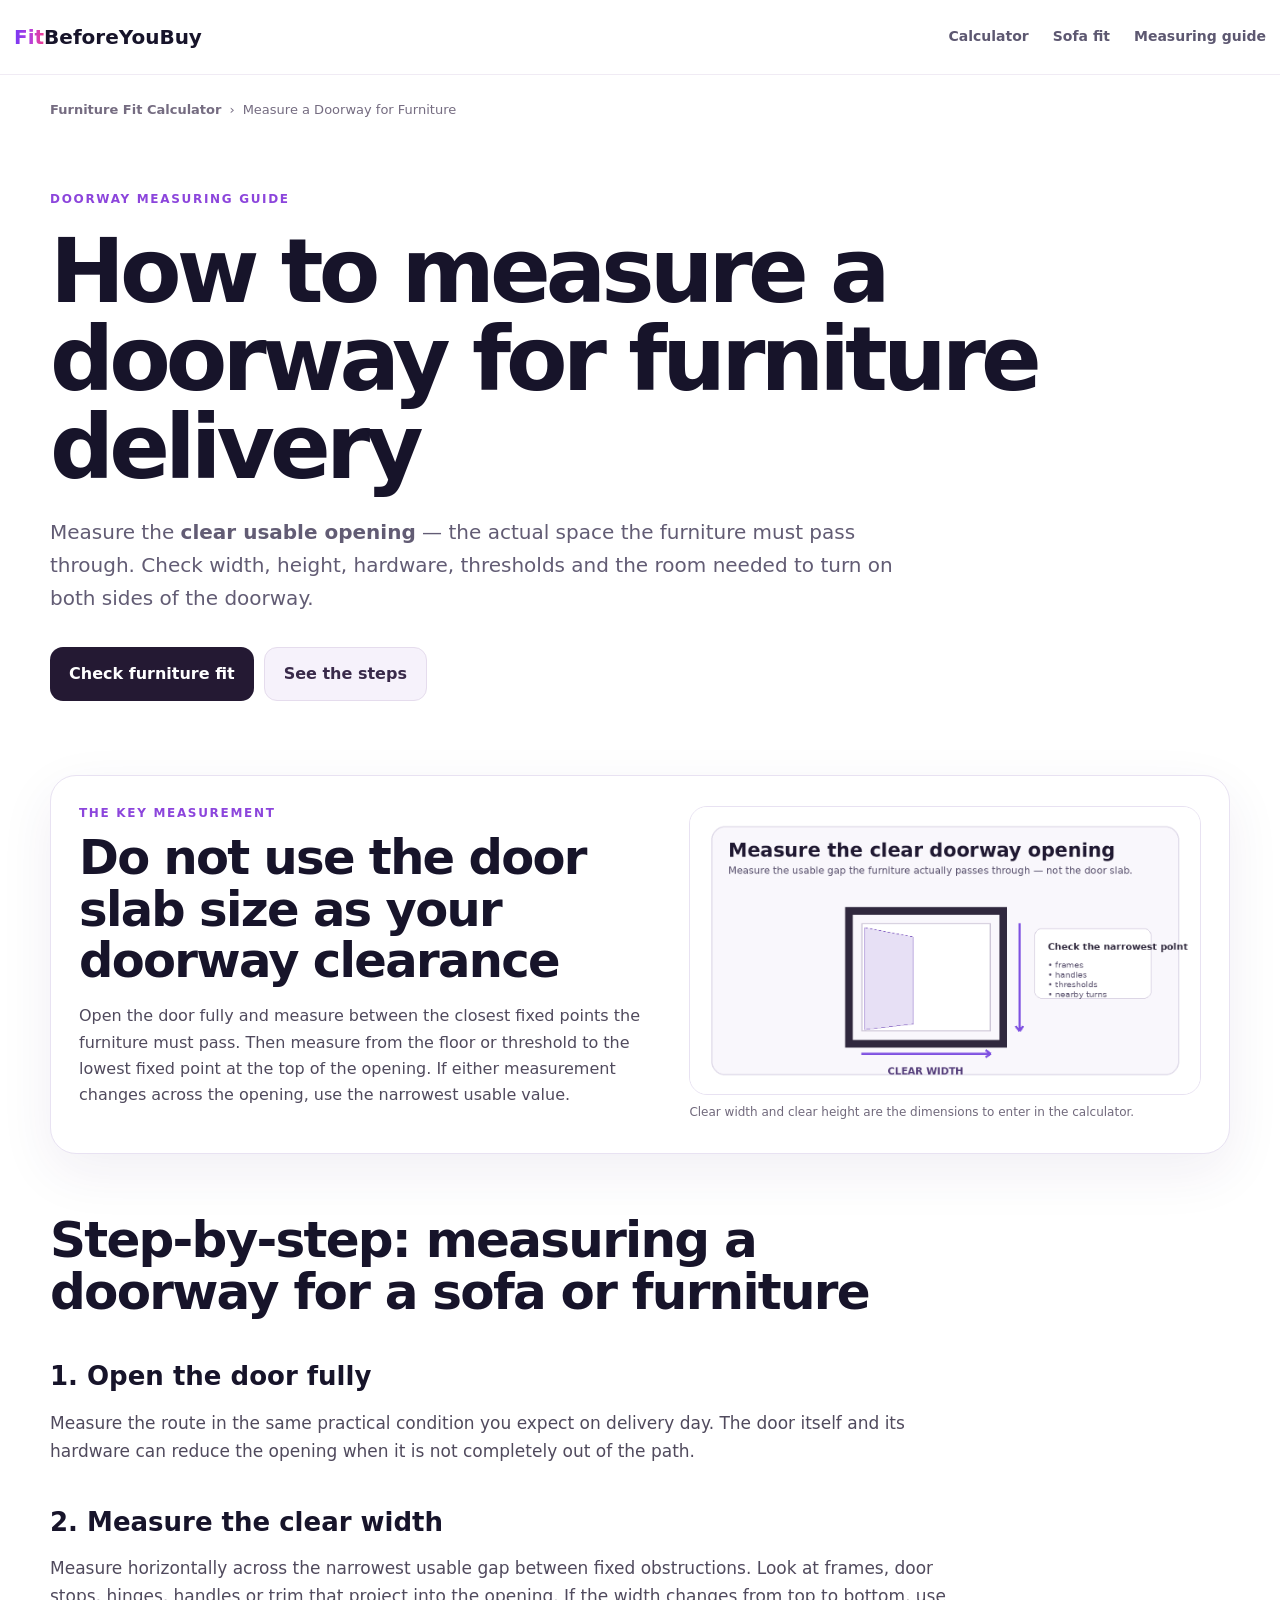
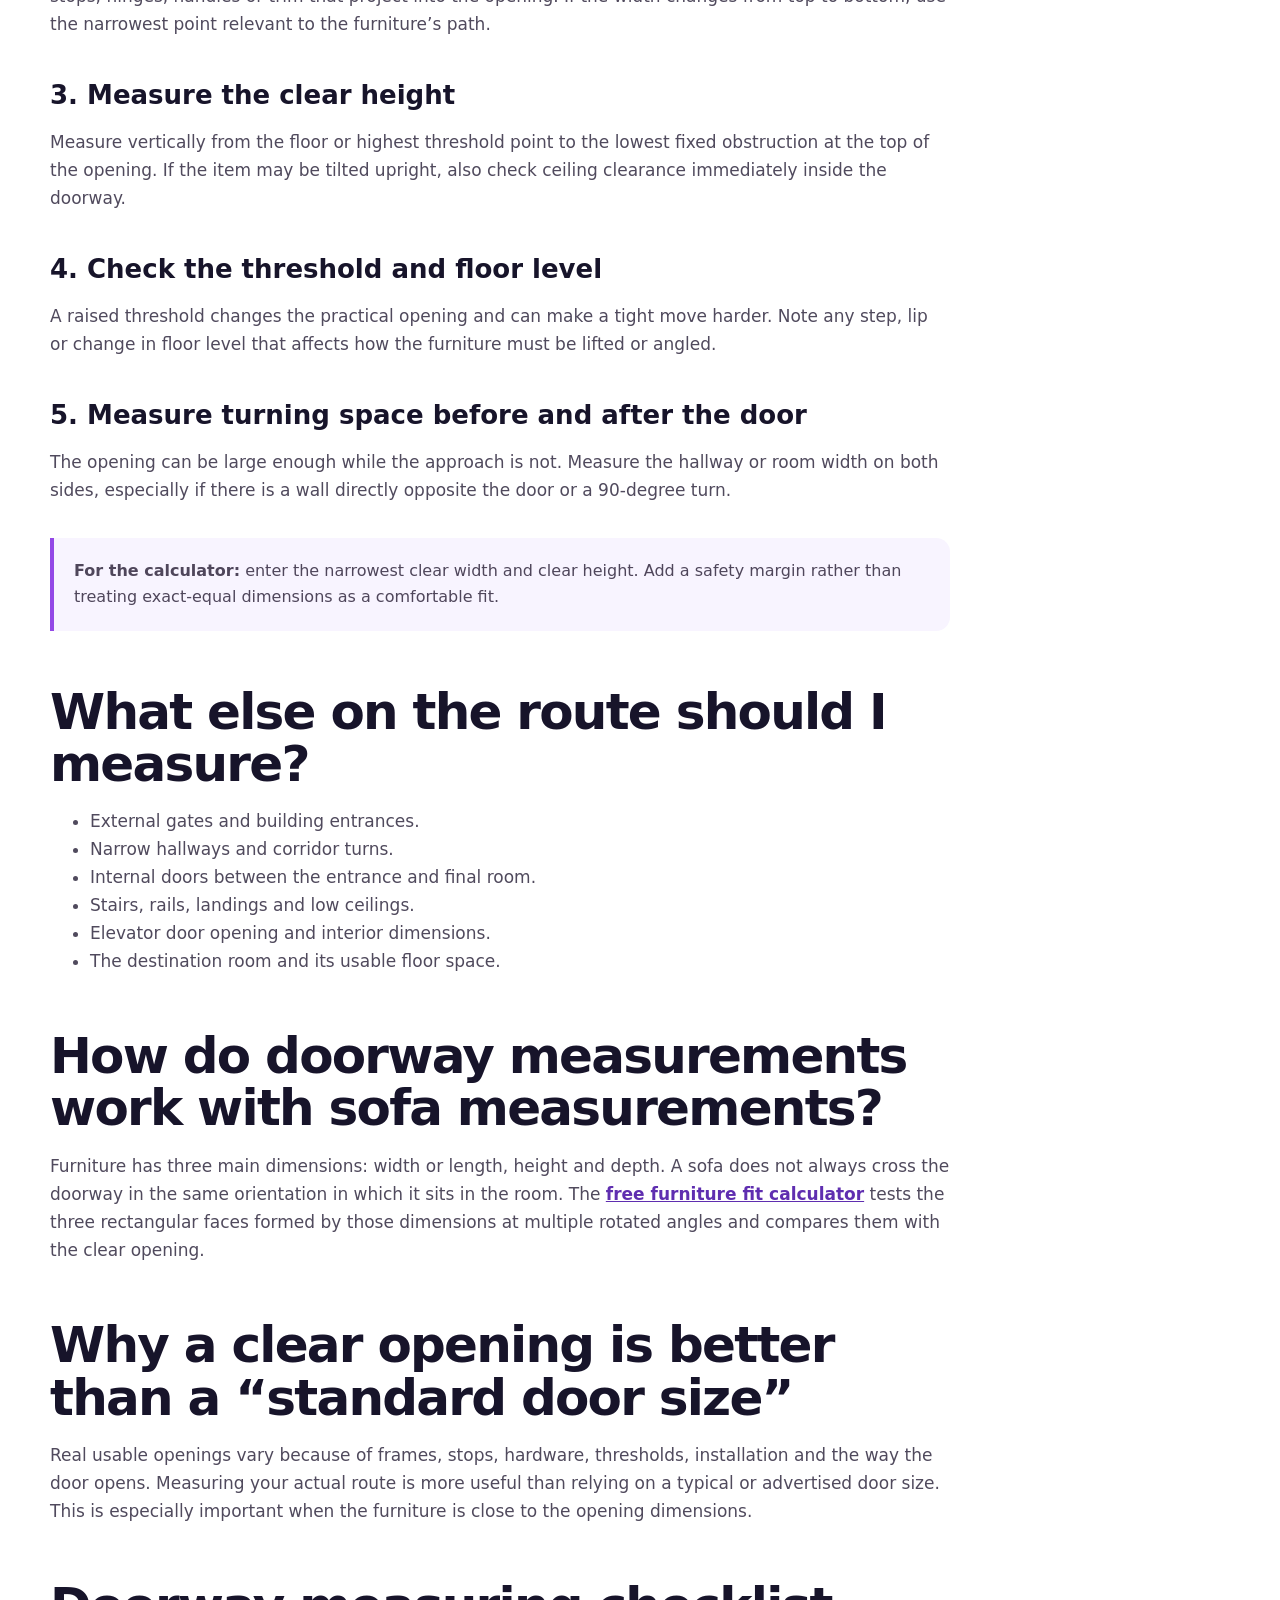
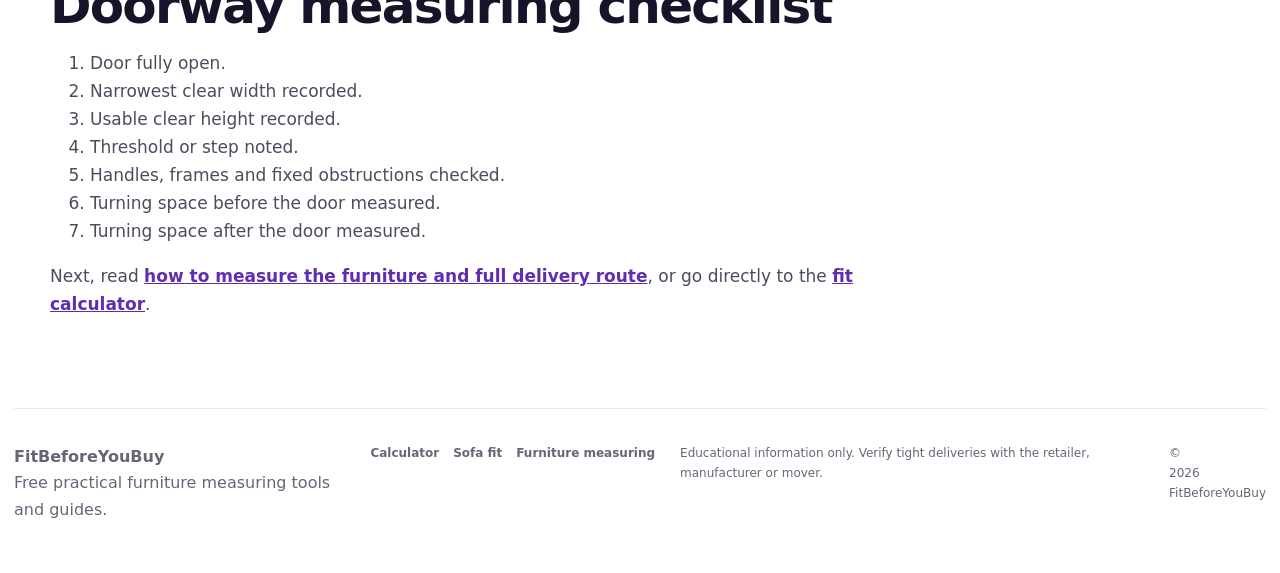
==== measure-doorway-for-furniture/index.html @ 0b3e7455 "Add files via upload" ====
<!doctype html>
<html lang="en">
<head>
  <meta charset="utf-8"><meta name="viewport" content="width=device-width,initial-scale=1">
  <title>How to Measure a Doorway for Furniture Delivery</title>
  <meta name="description" content="Learn how to measure a doorway for furniture delivery: clear width, clear height, frames, handles, thresholds and turning space. Then check your furniture free.">
  <meta name="robots" content="index,follow,max-image-preview:large,max-snippet:-1,max-video-preview:-1">
  <link rel="canonical" href="https://kavindanipun.github.io/furniture-fit/measure-doorway-for-furniture/">
  <link rel="icon" href="../images/favicon.png" type="image/png" sizes="96x96"><link rel="apple-touch-icon" href="../images/apple-touch-icon.png"><meta name="theme-color" content="#ffffff">
  <meta property="og:title" content="How to Measure a Doorway for Furniture Delivery"><meta property="og:description" content="Measure the clear opening correctly before moving a sofa or other furniture."><meta property="og:type" content="article"><meta property="og:url" content="https://kavindanipun.github.io/furniture-fit/measure-doorway-for-furniture/"><meta property="og:site_name" content="FitBeforeYouBuy"><meta property="og:image" content="https://kavindanipun.github.io/furniture-fit/images/measure-clear-doorway-opening.png"><meta property="og:image:width" content="1200"><meta property="og:image:height" content="675">
  <meta name="twitter:card" content="summary_large_image"><meta name="twitter:title" content="How to Measure a Doorway for Furniture Delivery"><meta name="twitter:description" content="Measure clear doorway width and height for a furniture fit check."><meta name="twitter:image" content="https://kavindanipun.github.io/furniture-fit/images/measure-clear-doorway-opening.png">
  <link rel="stylesheet" href="../style.css">
  <script type="application/ld+json">{"@context":"https://schema.org","@graph":[{"@type":"WebPage","url":"https://kavindanipun.github.io/furniture-fit/measure-doorway-for-furniture/","name":"How to Measure a Doorway for Furniture Delivery","description":"A step-by-step guide to measuring a doorway's clear opening for furniture delivery.","primaryImageOfPage":"https://kavindanipun.github.io/furniture-fit/images/measure-clear-doorway-opening.png","dateModified":"2026-09-01","inLanguage":"en"},{"@type":"BreadcrumbList","itemListElement":[{"@type":"ListItem","position":1,"name":"Furniture Fit Calculator","item":"https://kavindanipun.github.io/furniture-fit/"},{"@type":"ListItem","position":2,"name":"Measure a Doorway for Furniture","item":"https://kavindanipun.github.io/furniture-fit/measure-doorway-for-furniture/"}]}]}</script>
</head>
<body>
<a class="skip" href="#main">Skip to content</a>
<header class="site-header"><div class="nav"><a class="brand" href="../"><span>Fit</span>BeforeYouBuy</a><nav aria-label="Main navigation"><a href="../#calculator">Calculator</a><a href="../sofa-fit-through-door/">Sofa fit</a><a href="../measure-furniture-for-delivery/">Measuring guide</a></nav></div></header>
<main id="main" class="guide-page">
  <nav class="breadcrumbs" aria-label="Breadcrumb"><a href="../">Furniture Fit Calculator</a><span>›</span><span>Measure a Doorway for Furniture</span></nav>
  <section class="guide-hero"><div class="eyebrow">DOORWAY MEASURING GUIDE</div><h1>How to measure a doorway for furniture delivery</h1><p class="lead">Measure the <strong>clear usable opening</strong> — the actual space the furniture must pass through. Check width, height, hardware, thresholds and the room needed to turn on both sides of the doorway.</p><div class="guide-actions"><a class="primary-link" href="../#calculator">Check furniture fit</a><a class="secondary-link" href="#steps">See the steps</a></div></section>

  <section class="answer-card compact">
    <div><div class="eyebrow">THE KEY MEASUREMENT</div><h2>Do not use the door slab size as your doorway clearance</h2><p>Open the door fully and measure between the closest fixed points the furniture must pass. Then measure from the floor or threshold to the lowest fixed point at the top of the opening. If either measurement changes across the opening, use the narrowest usable value.</p></div>
    <figure><img src="../images/measure-clear-doorway-opening.png" width="1200" height="675" alt="Diagram showing clear doorway width and height for moving furniture" decoding="async"><figcaption>Clear width and clear height are the dimensions to enter in the calculator.</figcaption></figure>
  </section>

  <article class="longform" id="steps">
    <h2>Step-by-step: measuring a doorway for a sofa or furniture</h2>
    <h3>1. Open the door fully</h3><p>Measure the route in the same practical condition you expect on delivery day. The door itself and its hardware can reduce the opening when it is not completely out of the path.</p>
    <h3>2. Measure the clear width</h3><p>Measure horizontally across the narrowest usable gap between fixed obstructions. Look at frames, door stops, hinges, handles or trim that project into the opening. If the width changes from top to bottom, use the narrowest point relevant to the furniture’s path.</p>
    <h3>3. Measure the clear height</h3><p>Measure vertically from the floor or highest threshold point to the lowest fixed obstruction at the top of the opening. If the item may be tilted upright, also check ceiling clearance immediately inside the doorway.</p>
    <h3>4. Check the threshold and floor level</h3><p>A raised threshold changes the practical opening and can make a tight move harder. Note any step, lip or change in floor level that affects how the furniture must be lifted or angled.</p>
    <h3>5. Measure turning space before and after the door</h3><p>The opening can be large enough while the approach is not. Measure the hallway or room width on both sides, especially if there is a wall directly opposite the door or a 90-degree turn.</p>

    <div class="callout"><strong>For the calculator:</strong> enter the narrowest clear width and clear height. Add a safety margin rather than treating exact-equal dimensions as a comfortable fit.</div>

    <h2>What else on the route should I measure?</h2>
    <ul>
      <li>External gates and building entrances.</li>
      <li>Narrow hallways and corridor turns.</li>
      <li>Internal doors between the entrance and final room.</li>
      <li>Stairs, rails, landings and low ceilings.</li>
      <li>Elevator door opening and interior dimensions.</li>
      <li>The destination room and its usable floor space.</li>
    </ul>

    <h2>How do doorway measurements work with sofa measurements?</h2>
    <p>Furniture has three main dimensions: width or length, height and depth. A sofa does not always cross the doorway in the same orientation in which it sits in the room. The <a href="../#calculator">free furniture fit calculator</a> tests the three rectangular faces formed by those dimensions at multiple rotated angles and compares them with the clear opening.</p>

    <h2>Why a clear opening is better than a “standard door size”</h2>
    <p>Real usable openings vary because of frames, stops, hardware, thresholds, installation and the way the door opens. Measuring your actual route is more useful than relying on a typical or advertised door size. This is especially important when the furniture is close to the opening dimensions.</p>

    <h2>Doorway measuring checklist</h2>
    <ol>
      <li>Door fully open.</li>
      <li>Narrowest clear width recorded.</li>
      <li>Usable clear height recorded.</li>
      <li>Threshold or step noted.</li>
      <li>Handles, frames and fixed obstructions checked.</li>
      <li>Turning space before the door measured.</li>
      <li>Turning space after the door measured.</li>
    </ol>
    <p>Next, read <a href="../measure-furniture-for-delivery/">how to measure the furniture and full delivery route</a>, or go directly to the <a href="../#calculator">fit calculator</a>.</p>
  </article>
</main>
<footer><div><strong>FitBeforeYouBuy</strong><span>Free practical furniture measuring tools and guides.</span></div><div class="footer-links"><a href="../">Calculator</a><a href="../sofa-fit-through-door/">Sofa fit</a><a href="../measure-furniture-for-delivery/">Furniture measuring</a></div><p>Educational information only. Verify tight deliveries with the retailer, manufacturer or mover.</p><small>© <span id="year">2026</span> FitBeforeYouBuy</small></footer>
<script src="../app.js" defer></script>
</body>
</html>
---- style.css ----
*{box-sizing:border-box}
html{scroll-behavior:smooth}
body{margin:0;font-family:Inter,ui-sans-serif,system-ui,-apple-system,BlinkMacSystemFont,"Segoe UI",sans-serif;color:#17142a;background:#fff;line-height:1.65}
a{color:inherit}
img{max-width:100%;height:auto;display:block}
.skip{position:absolute;left:-9999px;top:auto}.skip:focus{left:12px;top:12px;background:#fff;padding:10px 14px;z-index:100;border:2px solid #7437f4;border-radius:10px}
.site-header{border-bottom:1px solid #f0ebf4;background:rgba(255,255,255,.96)}
.nav,main,footer{width:min(1420px,calc(100% - 28px));margin:auto}
.nav{min-height:74px;display:flex;align-items:center;justify-content:space-between;gap:24px}
.brand{text-decoration:none;font-size:20px;font-weight:850;white-space:nowrap}.brand span,.hero h1 span{background:linear-gradient(90deg,#7437f4,#b13fe1,#f03c91);-webkit-background-clip:text;background-clip:text;color:transparent}
.nav nav{display:flex;gap:24px;align-items:center;flex-wrap:wrap}.nav nav a{text-decoration:none;color:#5d5871;font-weight:700;font-size:14px}.nav nav a:hover,.nav nav a[aria-current="page"]{color:#241933}
.hero{padding:86px 24px 66px;text-align:center;border-radius:0 0 32px 32px;background:radial-gradient(circle at 18% 25%,#f1eaff 0,transparent 29%),radial-gradient(circle at 82% 30%,#ffe9f5 0,transparent 30%),linear-gradient(#fff,#fcfaff)}
.eyebrow{font-size:12px;letter-spacing:.14em;font-weight:850;color:#8c45dc}
.hero h1,.guide-hero h1{font-size:clamp(48px,7vw,92px);line-height:.98;letter-spacing:-.055em;max-width:980px;margin:18px auto}.lead{font-size:20px;max-width:850px;margin:24px auto;color:#625c74}
.chips{display:flex;justify-content:center;gap:10px;flex-wrap:wrap}.chips span{background:#fff;border:1px solid #ebe5f5;border-radius:999px;padding:8px 13px;font-size:13px;font-weight:700;box-shadow:0 8px 30px #5d2ca50d}
.hero-action,.primary-link,.secondary-link{display:inline-flex;align-items:center;justify-content:center;text-decoration:none;border-radius:13px;font-weight:850;padding:13px 19px}.hero-action,.primary-link{margin-top:22px;background:#241933;color:#fff}.secondary-link{margin-top:22px;background:#f6f2fb;color:#392a4a;border:1px solid #e5dced}
.answer-card{display:grid;grid-template-columns:minmax(0,1fr) minmax(340px,.9fr);gap:42px;align-items:center;margin:30px auto 22px;padding:28px;border:1px solid #e8e2f2;border-radius:26px;background:#fff;box-shadow:0 18px 55px rgba(62,32,104,.07)}
.answer-card.compact{margin-top:30px}.answer-card h2,.section-heading h2,.method h2{font-size:clamp(30px,4vw,48px);line-height:1.08;letter-spacing:-.035em;margin:8px 0 12px}.answer-card p{color:#504a5d}.answer-card figure{margin:0}.answer-card img{border-radius:18px;border:1px solid #e8e2f2}.answer-card figcaption{font-size:12px;color:#71697c;margin-top:8px}.micro-note{font-size:14px;color:#71697c!important}
.calc-wrap{margin-top:24px;border:1px solid #e8e2f2;border-radius:28px;padding:32px;box-shadow:0 24px 70px rgba(62,32,104,.10);background:#fff}.calc-head{display:flex;justify-content:space-between;gap:40px;align-items:end}.calc-head h2,.article h2,.faq h2,.longform h2{font-size:clamp(30px,4vw,50px);line-height:1.05;letter-spacing:-.035em;margin:8px 0}.calc-head p{max-width:540px;color:#6b6579}.unitbar{display:flex;gap:8px;margin:28px 0 14px;flex-wrap:wrap}.unit{border:1px solid #ded6eb;background:#faf8fd;border-radius:12px;padding:10px 14px;font-weight:750;cursor:pointer;color:#342c40}.unit.active{background:#201932;color:#fff;border-color:#201932}.preset-wrap{display:flex;align-items:center;gap:8px;flex-wrap:wrap;margin-bottom:20px}.preset-label{font-size:13px;font-weight:800;color:#6b6579}.preset{border:1px solid #e2dbea;background:#fff;border-radius:999px;padding:8px 11px;font-size:12px;font-weight:750;cursor:pointer;color:#5a5267}.preset:hover{border-color:#a987dc;color:#3e2a59}
.grid{display:grid;grid-template-columns:repeat(3,1fr);gap:14px}fieldset{min-width:0;border:1px solid #e7e1ef;border-radius:20px;padding:20px;background:#fdfcff}legend{padding:0 8px;font-size:16px;font-weight:800}legend b{display:inline-grid;place-items:center;width:28px;height:28px;border-radius:50%;background:#eee6ff;color:#7139c9;margin-right:5px}legend em{font-size:11px;font-style:normal;color:#81778f;font-weight:700;margin-left:4px}label{display:block;font-size:13px;font-weight:800;color:#5e586d;margin:12px 0}label span{display:block;font-size:11px;font-weight:600;color:#8b8396;margin-top:1px}input{width:100%;margin-top:6px;padding:14px 13px;border:1px solid #dcd5e7;border-radius:12px;font:inherit;font-size:16px;background:#fff;outline:none;color:#211a2c}input:focus{border-color:#8e42f2;box-shadow:0 0 0 4px #8e42f217}.field-help{margin-top:14px;padding:12px;border-radius:12px;background:#f7f3fb;color:#6c6478;font-size:12px}.primary{margin-top:18px;width:100%;border:0;border-radius:14px;padding:16px;background:linear-gradient(90deg,#7437f4,#d83db9);color:#fff;font-size:16px;font-weight:850;cursor:pointer}.primary:focus,.unit:focus,.preset:focus,a:focus{outline:3px solid #bfa1ea;outline-offset:2px}
.result{margin-top:18px;padding:24px;border-radius:18px;border:1px solid #ddd5e9}.result.good{background:#f3fff8;border-color:#bce9ce}.result.warn{background:#fffaf0;border-color:#ecd79b}.result.bad{background:#fff4f5;border-color:#efc3c8}.result h3{margin:0 0 7px;font-size:27px;line-height:1.15}.result p{margin:7px 0}.result-grid{display:grid;grid-template-columns:repeat(2,minmax(0,1fr));gap:10px;margin-top:14px}.result-card{padding:12px;border-radius:12px;background:rgba(255,255,255,.68);border:1px solid rgba(0,0,0,.06)}.result-card strong,.result-card span{display:block}.result-card span{font-size:13px;color:#625b6f;margin-top:2px}
.quick{display:grid;grid-template-columns:repeat(3,1fr);gap:12px;margin:22px 0 90px}.quick div{padding:20px;border-radius:18px;background:#f8f5fc}.quick strong,.quick span{display:block}.quick span{color:#6c6579;font-size:14px;margin-top:4px}
.topic-hub{max-width:1260px;margin:0 auto 100px}.section-heading{max-width:850px;margin-bottom:24px}.section-heading p{color:#625b70}.topic-grid{display:grid;grid-template-columns:repeat(4,1fr);gap:14px}.topic-card{display:flex;flex-direction:column;text-decoration:none;padding:22px;border:1px solid #e7e1ef;border-radius:20px;background:#fff;min-height:190px}.topic-card.featured{background:#241933;color:#fff;border-color:#241933}.topic-card strong{font-size:20px}.topic-card span{font-size:14px;color:#6c6579;margin:8px 0 18px}.topic-card.featured span{color:#d7ccdf}.topic-card small{margin-top:auto;font-weight:800}.topic-card:hover{transform:translateY(-2px);transition:transform .18s ease}
.article{display:grid;grid-template-columns:minmax(0,900px) 330px;gap:70px;max-width:1260px;margin:0 auto 100px}.article-main h3,.longform h3{font-size:26px;margin:42px 0 8px;line-height:1.18}.article-main p,.article-main li,.longform p,.longform li{font-size:17px;color:#504a5d}.intro{font-size:21px!important}.callout{padding:20px;border-left:4px solid #9348e6;background:#f8f4ff;border-radius:0 14px 14px 0;margin:34px 0;color:#4f465b}.article aside{padding-top:54px}.sidecard{position:sticky;top:20px;padding:22px;border:1px solid #e5deed;border-radius:18px}.sidecard strong,.sidecard a{display:block}.sidecard a{padding:12px 0;border-bottom:1px solid #eee8f3;text-decoration:none;color:#665e75}.sidecard a:last-child{border-bottom:0}
.method{max-width:1260px;margin:0 auto 100px;padding:30px;border-radius:26px;background:#f8f5fc}.method>div:first-child{max-width:820px}.method-grid{display:grid;grid-template-columns:repeat(3,1fr);gap:12px;margin-top:24px}.method-grid div{background:#fff;border:1px solid #ebe4f1;border-radius:16px;padding:18px}.method-grid strong,.method-grid span{display:block}.method-grid span{color:#6a6276;font-size:14px;margin-top:5px}.updated{font-size:12px;color:#81788d;margin:18px 0 0}
.faq{max-width:1000px;margin:0 auto 100px}.faq details{border-bottom:1px solid #e7e0ee;padding:18px 4px}.faq summary{cursor:pointer;font-weight:800;font-size:17px}.faq p{color:#625b70}.small-faq{margin-top:80px}.bottom-cta{text-align:center;padding:65px 20px;border-radius:28px;background:#21172f;color:#fff;margin-bottom:30px}.bottom-cta h2{font-size:42px;line-height:1.1;margin:0}.bottom-cta p{color:#cfc4dc}.bottom-cta a{display:inline-block;background:#fff;color:#241933;text-decoration:none;padding:13px 20px;border-radius:12px;font-weight:850}
footer{border-top:1px solid #ece6f1;padding:35px 0 50px;display:grid;grid-template-columns:1fr auto 1.4fr auto;gap:25px;color:#6a6476;align-items:start}footer strong,footer span{display:block}.footer-links{display:flex;gap:14px;flex-wrap:wrap}.footer-links a{font-size:12px;font-weight:750;text-decoration:none}footer p,footer small{font-size:12px;margin:0}
.guide-page{max-width:1180px}.breadcrumbs{display:flex;gap:8px;align-items:center;flex-wrap:wrap;margin:24px 0 0;color:#756c81;font-size:13px}.breadcrumbs a{text-decoration:none;font-weight:750}.guide-hero{padding:70px 0 44px;max-width:1000px}.guide-hero h1{margin-left:0;margin-right:0;max-width:1000px}.guide-hero .lead{margin-left:0;margin-right:0;max-width:860px}.guide-actions{display:flex;gap:10px;flex-wrap:wrap}.guide-actions .primary-link,.guide-actions .secondary-link{margin-top:8px}.longform{max-width:900px;margin:60px 0 90px}.longform h2{margin-top:55px}.longform a{color:#5f2eb0;font-weight:750}.text-cta{display:inline-block;margin-top:10px;text-decoration:none}.checklist-grid{display:grid;grid-template-columns:repeat(2,1fr);gap:12px}.checklist-grid div{padding:18px;border:1px solid #e6dfed;border-radius:16px;background:#fcfbfd}.checklist-grid strong,.checklist-grid span{display:block}.checklist-grid span{margin-top:7px;color:#655d70;font-size:14px}
@media(max-width:1050px){.topic-grid{grid-template-columns:repeat(2,1fr)}.answer-card{grid-template-columns:1fr}.answer-card figure{max-width:760px}.method-grid{grid-template-columns:1fr}.article{grid-template-columns:1fr;gap:10px}.article aside{padding:0}.sidecard{position:static}.grid{grid-template-columns:1fr 1fr}.grid fieldset:last-child{grid-column:1/-1}footer{grid-template-columns:1fr 1fr}}
@media(max-width:720px){.nav{padding:10px 0;align-items:flex-start;flex-direction:column}.nav nav{gap:14px}.hero{padding:58px 12px 48px}.hero h1,.guide-hero h1{font-size:clamp(44px,15vw,70px)}.lead{font-size:18px}.answer-card,.calc-wrap{padding:18px}.grid,.quick,.topic-grid,.checklist-grid,.result-grid{grid-template-columns:1fr}.grid fieldset:last-child{grid-column:auto}.quick{margin-bottom:65px}.article-main p,.article-main li,.longform p,.longform li{font-size:16px}.topic-card{min-height:0}.bottom-cta{padding:50px 16px}.bottom-cta h2{font-size:34px}footer{grid-template-columns:1fr}.guide-hero{padding-top:48px}.answer-card h2,.section-heading h2,.method h2{font-size:32px}}
@media(prefers-reduced-motion:reduce){html{scroll-behavior:auto}.topic-card:hover{transform:none}}
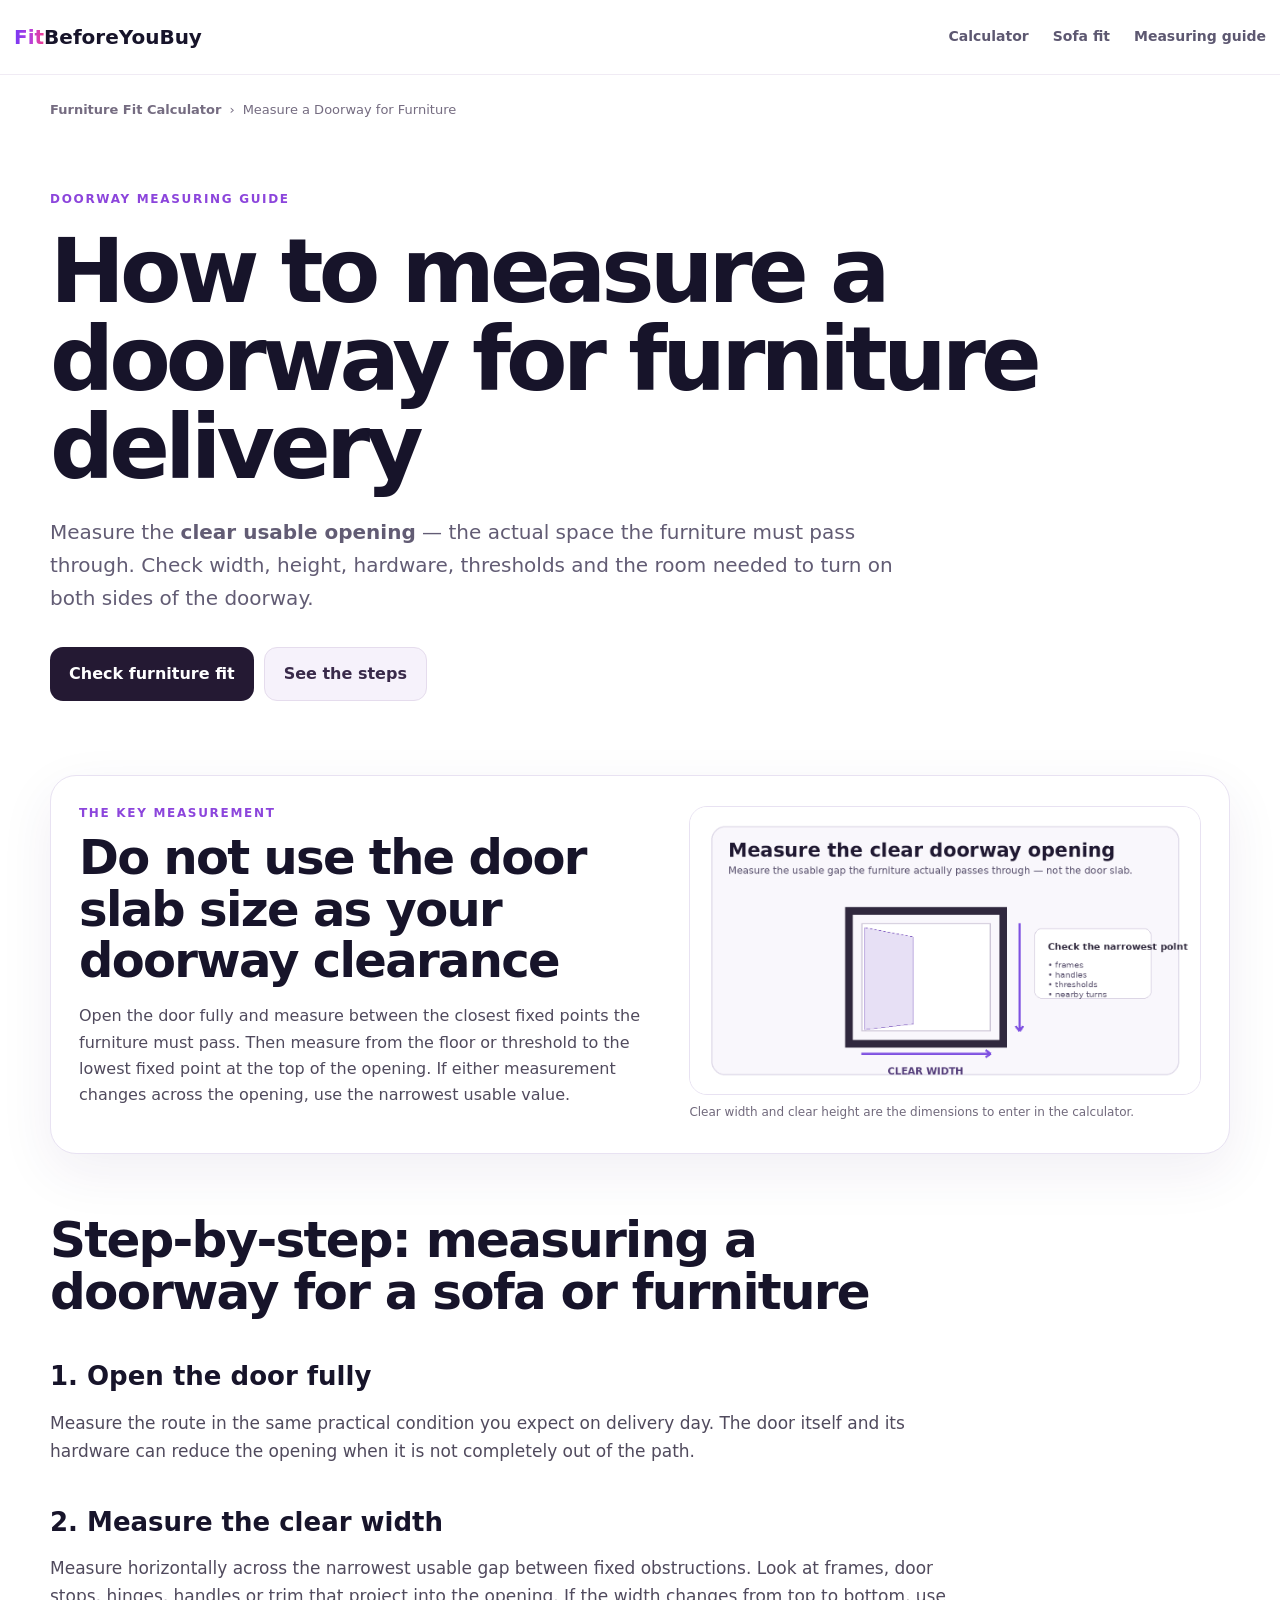
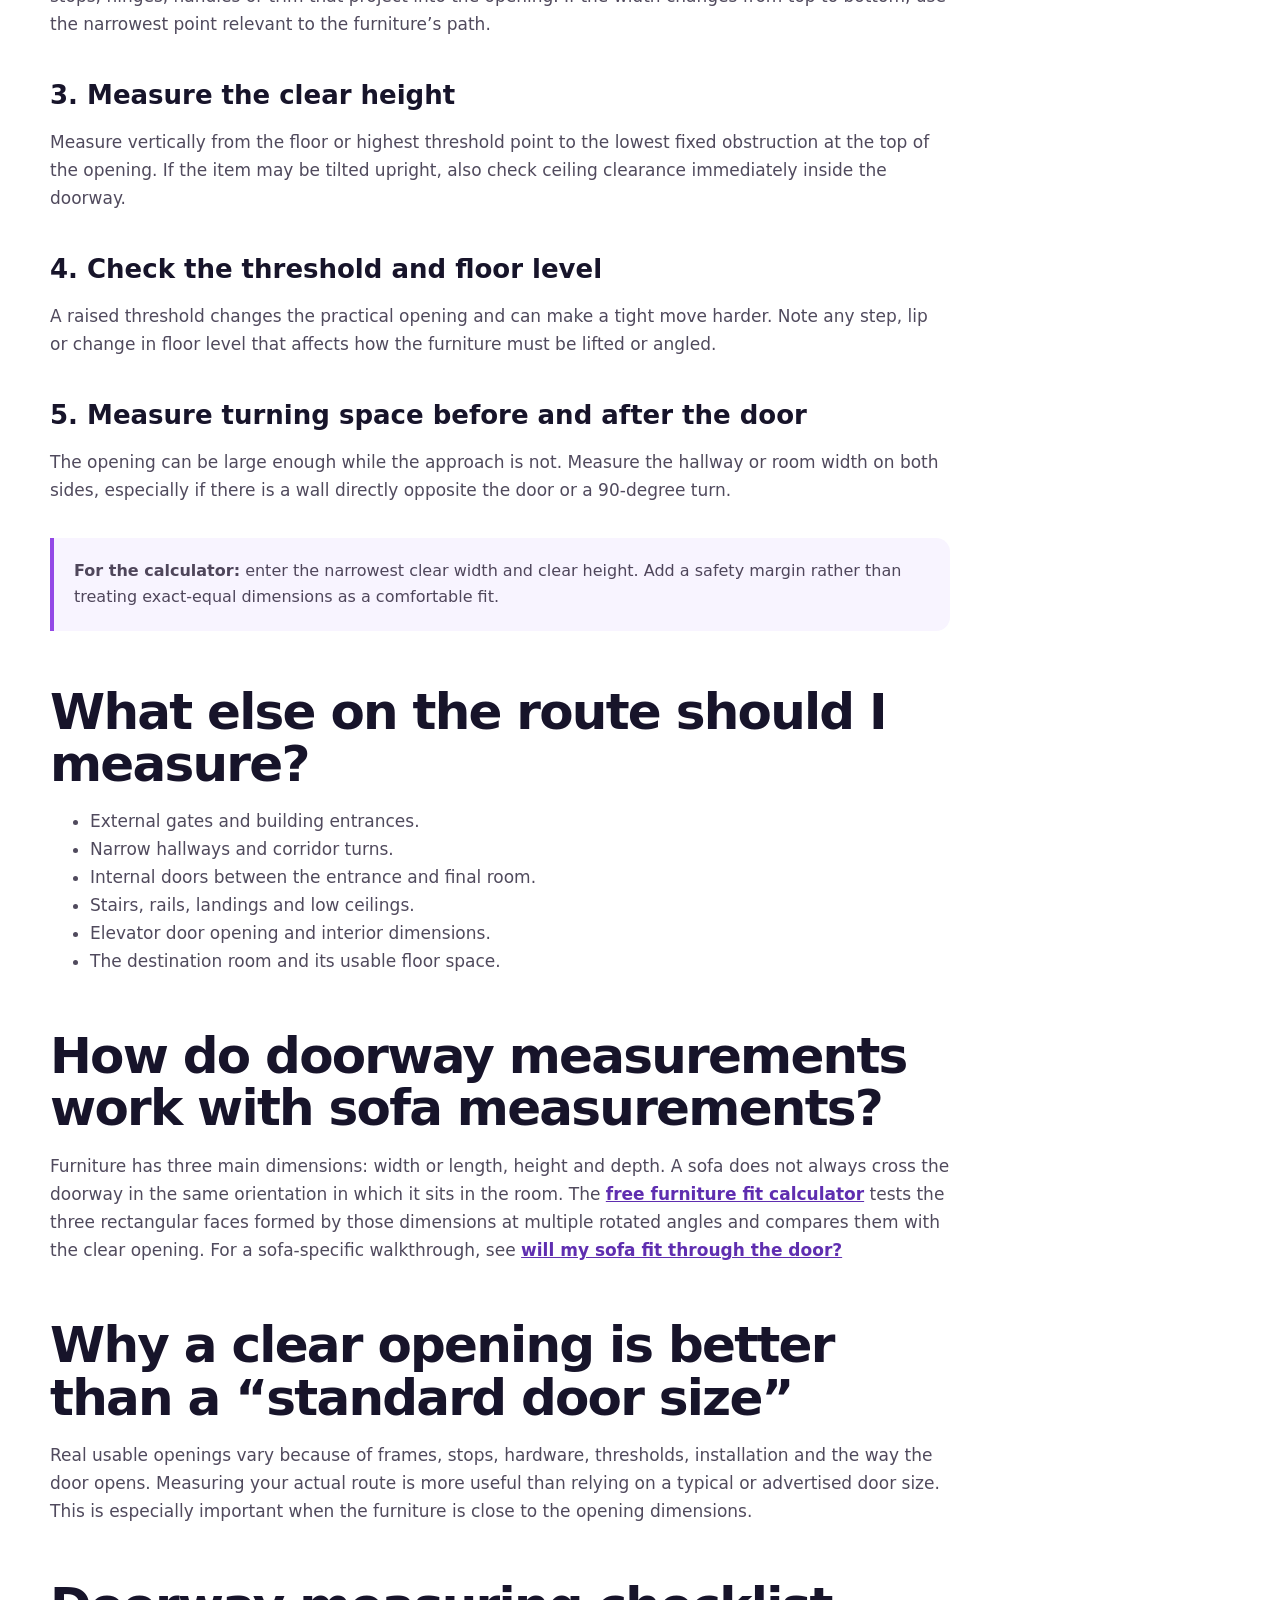
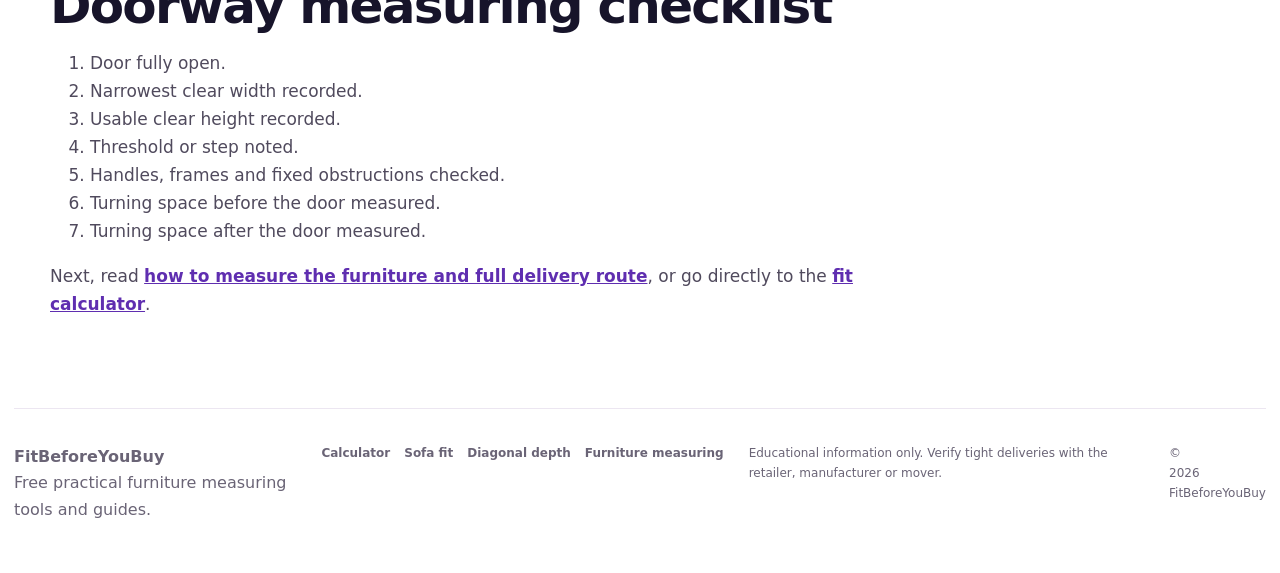
==== commit 2e043b9c: "Add files via upload" ====
--- a/measure-doorway-for-furniture/index.html
+++ b/measure-doorway-for-furniture/index.html
@@ -10,7 +10,7 @@
   <meta property="og:title" content="How to Measure a Doorway for Furniture Delivery"><meta property="og:description" content="Measure the clear opening correctly before moving a sofa or other furniture."><meta property="og:type" content="article"><meta property="og:url" content="https://kavindanipun.github.io/furniture-fit/measure-doorway-for-furniture/"><meta property="og:site_name" content="FitBeforeYouBuy"><meta property="og:image" content="https://kavindanipun.github.io/furniture-fit/images/measure-clear-doorway-opening.png"><meta property="og:image:width" content="1200"><meta property="og:image:height" content="675">
   <meta name="twitter:card" content="summary_large_image"><meta name="twitter:title" content="How to Measure a Doorway for Furniture Delivery"><meta name="twitter:description" content="Measure clear doorway width and height for a furniture fit check."><meta name="twitter:image" content="https://kavindanipun.github.io/furniture-fit/images/measure-clear-doorway-opening.png">
   <link rel="stylesheet" href="../style.css">
-  <script type="application/ld+json">{"@context":"https://schema.org","@graph":[{"@type":"WebPage","url":"https://kavindanipun.github.io/furniture-fit/measure-doorway-for-furniture/","name":"How to Measure a Doorway for Furniture Delivery","description":"A step-by-step guide to measuring a doorway's clear opening for furniture delivery.","primaryImageOfPage":"https://kavindanipun.github.io/furniture-fit/images/measure-clear-doorway-opening.png","dateModified":"2026-09-01","inLanguage":"en"},{"@type":"BreadcrumbList","itemListElement":[{"@type":"ListItem","position":1,"name":"Furniture Fit Calculator","item":"https://kavindanipun.github.io/furniture-fit/"},{"@type":"ListItem","position":2,"name":"Measure a Doorway for Furniture","item":"https://kavindanipun.github.io/furniture-fit/measure-doorway-for-furniture/"}]}]}</script>
+  <script type="application/ld+json">{"@context":"https://schema.org","@graph":[{"@type":"WebPage","url":"https://kavindanipun.github.io/furniture-fit/measure-doorway-for-furniture/","name":"How to Measure a Doorway for Furniture Delivery","description":"A step-by-step guide to measuring a doorway's clear opening for furniture delivery.","primaryImageOfPage":"https://kavindanipun.github.io/furniture-fit/images/measure-clear-doorway-opening.png","dateModified":"2026-09-04","inLanguage":"en"},{"@type":"BreadcrumbList","itemListElement":[{"@type":"ListItem","position":1,"name":"Furniture Fit Calculator","item":"https://kavindanipun.github.io/furniture-fit/"},{"@type":"ListItem","position":2,"name":"Measure a Doorway for Furniture","item":"https://kavindanipun.github.io/furniture-fit/measure-doorway-for-furniture/"}]}]}</script>
 </head>
 <body>
 <a class="skip" href="#main">Skip to content</a>
@@ -45,7 +45,7 @@
     </ul>
 
     <h2>How do doorway measurements work with sofa measurements?</h2>
-    <p>Furniture has three main dimensions: width or length, height and depth. A sofa does not always cross the doorway in the same orientation in which it sits in the room. The <a href="../#calculator">free furniture fit calculator</a> tests the three rectangular faces formed by those dimensions at multiple rotated angles and compares them with the clear opening.</p>
+    <p>Furniture has three main dimensions: width or length, height and depth. A sofa does not always cross the doorway in the same orientation in which it sits in the room. The <a href="../#calculator">free furniture fit calculator</a> tests the three rectangular faces formed by those dimensions at multiple rotated angles and compares them with the clear opening. For a sofa-specific walkthrough, see <a href="../sofa-fit-through-door/">will my sofa fit through the door?</a></p>
 
     <h2>Why a clear opening is better than a “standard door size”</h2>
     <p>Real usable openings vary because of frames, stops, hardware, thresholds, installation and the way the door opens. Measuring your actual route is more useful than relying on a typical or advertised door size. This is especially important when the furniture is close to the opening dimensions.</p>
@@ -63,7 +63,7 @@
     <p>Next, read <a href="../measure-furniture-for-delivery/">how to measure the furniture and full delivery route</a>, or go directly to the <a href="../#calculator">fit calculator</a>.</p>
   </article>
 </main>
-<footer><div><strong>FitBeforeYouBuy</strong><span>Free practical furniture measuring tools and guides.</span></div><div class="footer-links"><a href="../">Calculator</a><a href="../sofa-fit-through-door/">Sofa fit</a><a href="../measure-furniture-for-delivery/">Furniture measuring</a></div><p>Educational information only. Verify tight deliveries with the retailer, manufacturer or mover.</p><small>© <span id="year">2026</span> FitBeforeYouBuy</small></footer>
+<footer><div><strong>FitBeforeYouBuy</strong><span>Free practical furniture measuring tools and guides.</span></div><div class="footer-links"><a href="../">Calculator</a><a href="../sofa-fit-through-door/">Sofa fit</a><a href="../sofa-diagonal-depth-calculator/">Diagonal depth</a><a href="../measure-furniture-for-delivery/">Furniture measuring</a></div><p>Educational information only. Verify tight deliveries with the retailer, manufacturer or mover.</p><small>© <span id="year">2026</span> FitBeforeYouBuy</small></footer>
 <script src="../app.js" defer></script>
 </body>
 </html>
--- a/style.css
+++ b/style.css
@@ -29,3 +29,8 @@
 @media(max-width:1050px){.topic-grid{grid-template-columns:repeat(2,1fr)}.answer-card{grid-template-columns:1fr}.answer-card figure{max-width:760px}.method-grid{grid-template-columns:1fr}.article{grid-template-columns:1fr;gap:10px}.article aside{padding:0}.sidecard{position:static}.grid{grid-template-columns:1fr 1fr}.grid fieldset:last-child{grid-column:1/-1}footer{grid-template-columns:1fr 1fr}}
 @media(max-width:720px){.nav{padding:10px 0;align-items:flex-start;flex-direction:column}.nav nav{gap:14px}.hero{padding:58px 12px 48px}.hero h1,.guide-hero h1{font-size:clamp(44px,15vw,70px)}.lead{font-size:18px}.answer-card,.calc-wrap{padding:18px}.grid,.quick,.topic-grid,.checklist-grid,.result-grid{grid-template-columns:1fr}.grid fieldset:last-child{grid-column:auto}.quick{margin-bottom:65px}.article-main p,.article-main li,.longform p,.longform li{font-size:16px}.topic-card{min-height:0}.bottom-cta{padding:50px 16px}.bottom-cta h2{font-size:34px}footer{grid-template-columns:1fr}.guide-hero{padding-top:48px}.answer-card h2,.section-heading h2,.method h2{font-size:32px}}
 @media(prefers-reduced-motion:reduce){html{scroll-behavior:auto}.topic-card:hover{transform:none}}
+
+/* Search-intent utility page: sofa diagonal depth */
+.mini-calc{max-width:900px;margin:20px 0 60px;padding:30px;border:1px solid #e8e2f2;border-radius:26px;background:#fff;box-shadow:0 18px 55px rgba(62,32,104,.07)}
+.mini-calc h2{font-size:clamp(30px,4vw,48px);line-height:1.08;letter-spacing:-.035em;margin:8px 0 10px}.mini-calc>p{color:#625b70}.diag-form{display:grid;grid-template-columns:1fr 1fr;gap:14px;align-items:end}.diag-form .primary{grid-column:1/-1}.diag-unit{border:1px solid #ded6eb;background:#faf8fd;border-radius:12px;padding:10px 14px;font-weight:750;cursor:pointer;color:#342c40}.diag-unit.active{background:#201932;color:#fff;border-color:#201932}.diag-unit:focus{outline:3px solid #bfa1ea;outline-offset:2px}
+@media(max-width:720px){.mini-calc{padding:18px}.diag-form{grid-template-columns:1fr}}
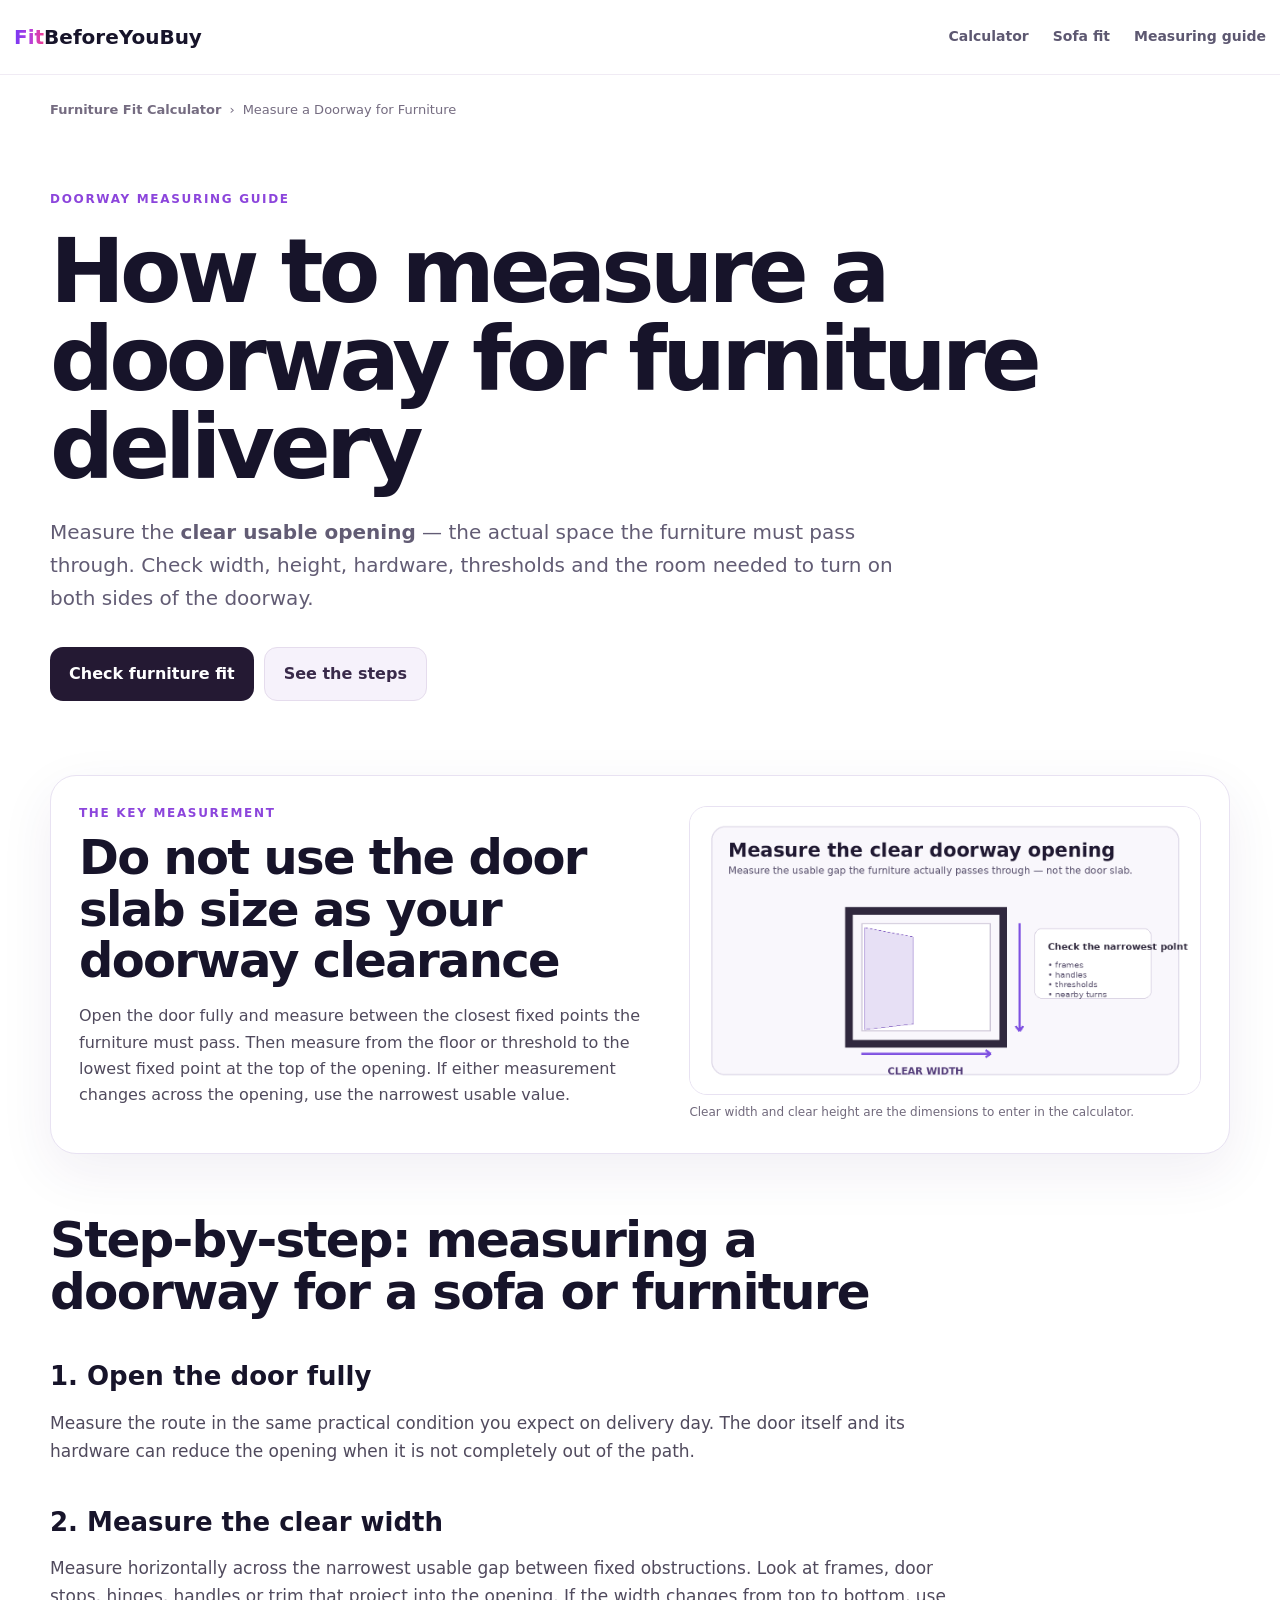
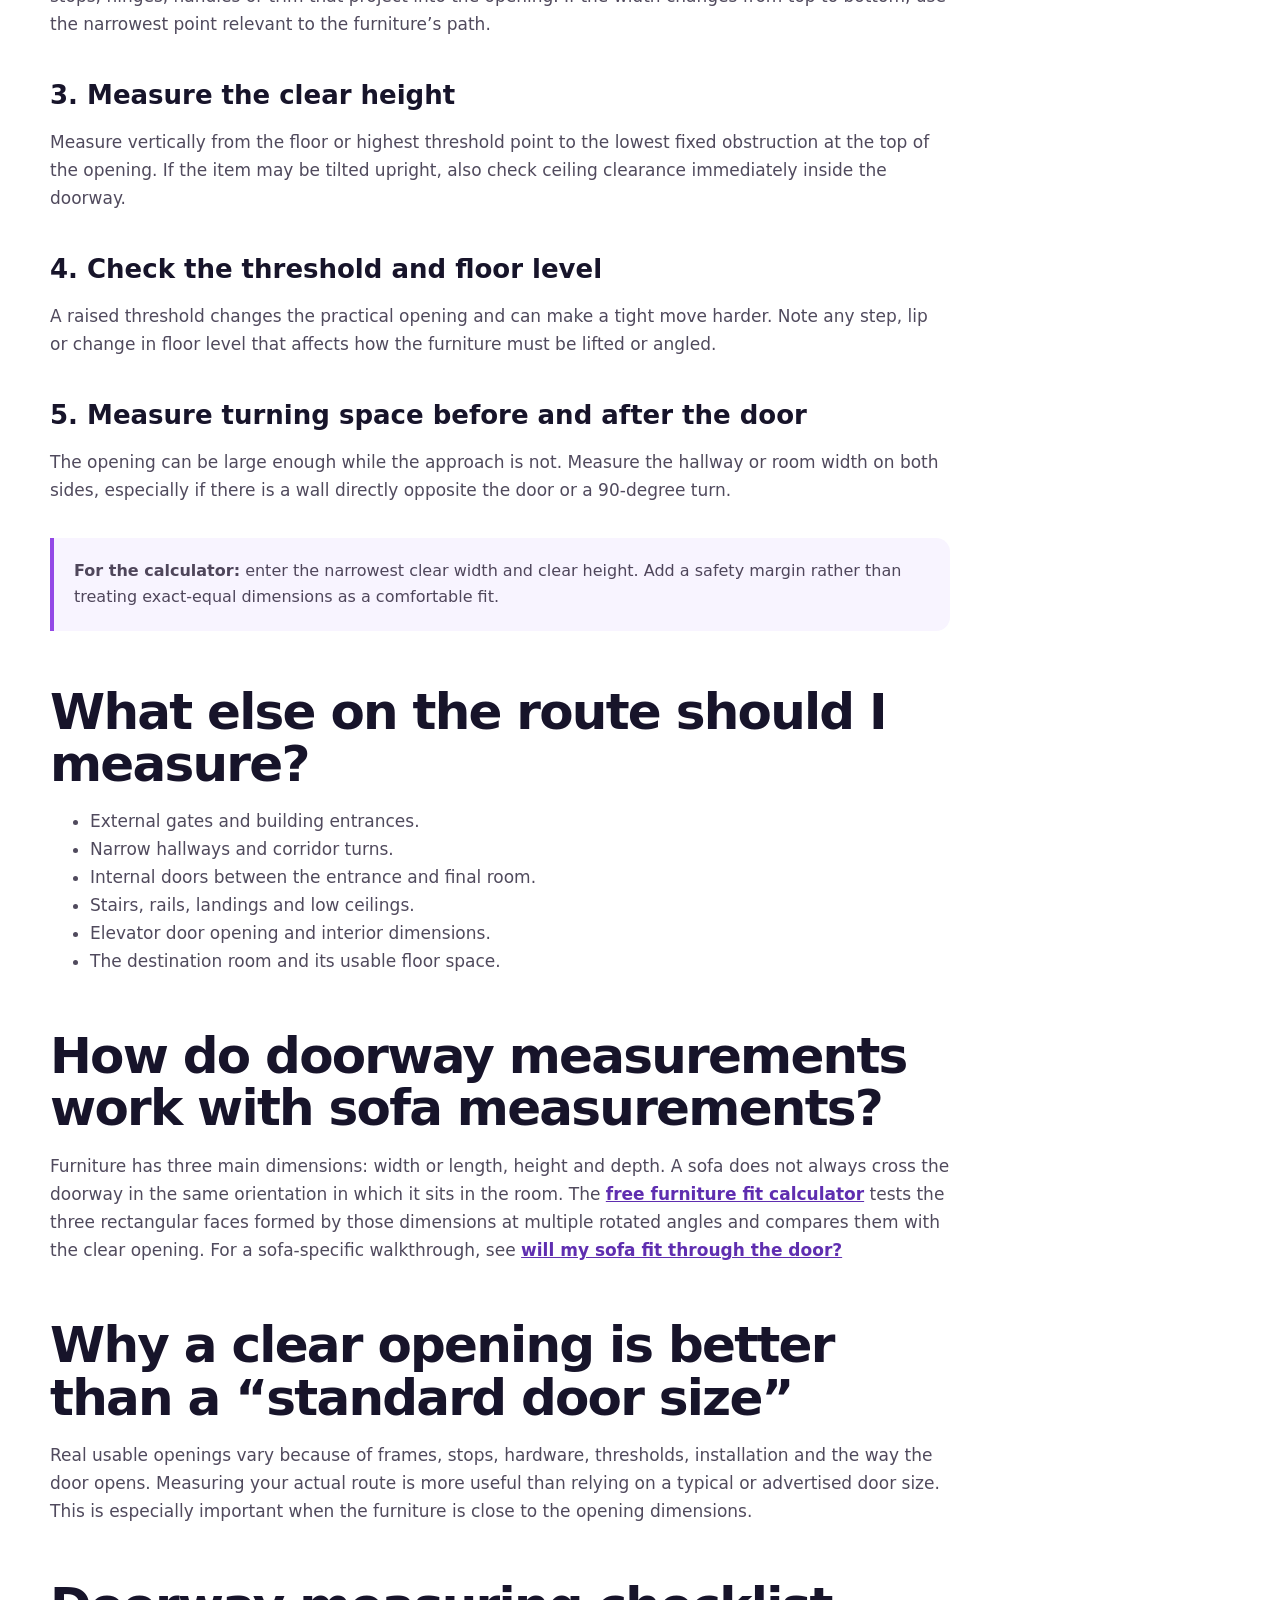
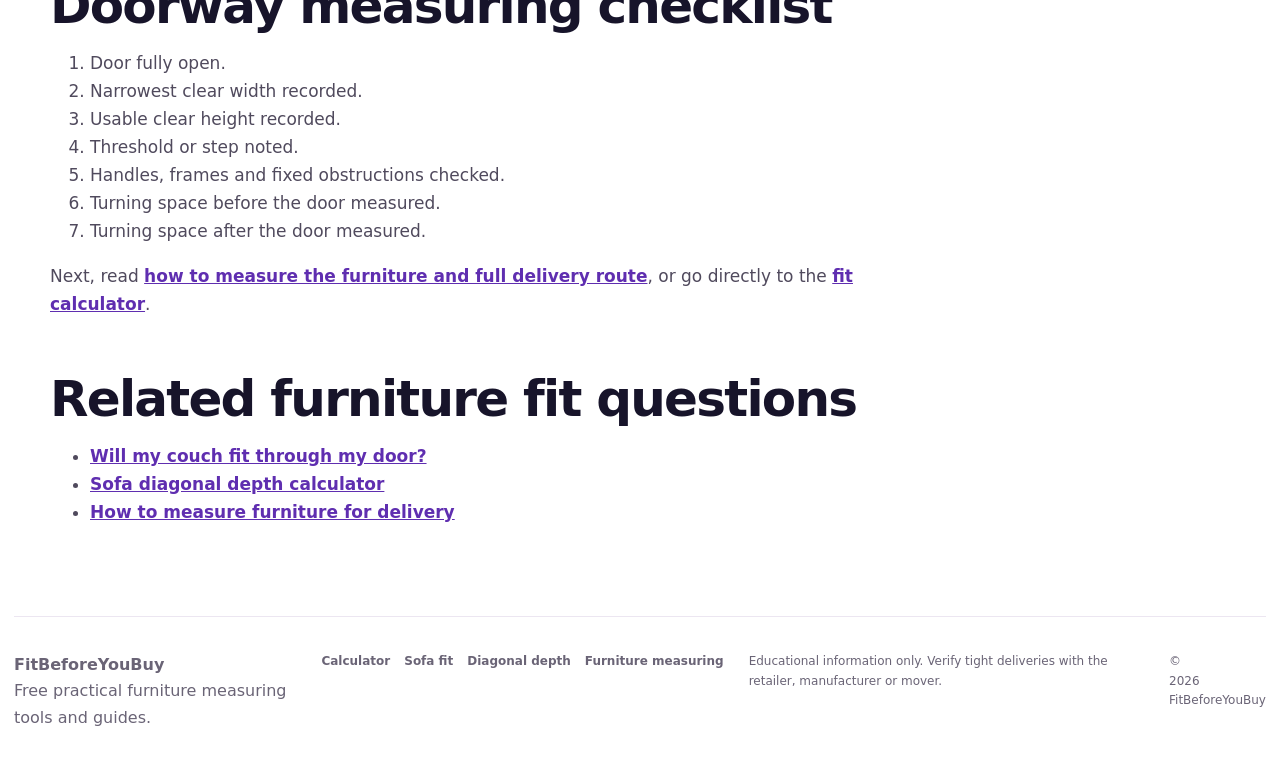
==== commit a0e3f907: "Add files via upload" ====
--- a/measure-doorway-for-furniture/index.html
+++ b/measure-doorway-for-furniture/index.html
@@ -1,69 +1,93 @@
-<!doctype html>
+<!DOCTYPE html>
+
 <html lang="en">
 <head>
-  <meta charset="utf-8"><meta name="viewport" content="width=device-width,initial-scale=1">
-  <title>How to Measure a Doorway for Furniture Delivery</title>
-  <meta name="description" content="Learn how to measure a doorway for furniture delivery: clear width, clear height, frames, handles, thresholds and turning space. Then check your furniture free.">
-  <meta name="robots" content="index,follow,max-image-preview:large,max-snippet:-1,max-video-preview:-1">
-  <link rel="canonical" href="https://kavindanipun.github.io/furniture-fit/measure-doorway-for-furniture/">
-  <link rel="icon" href="../images/favicon.png" type="image/png" sizes="96x96"><link rel="apple-touch-icon" href="../images/apple-touch-icon.png"><meta name="theme-color" content="#ffffff">
-  <meta property="og:title" content="How to Measure a Doorway for Furniture Delivery"><meta property="og:description" content="Measure the clear opening correctly before moving a sofa or other furniture."><meta property="og:type" content="article"><meta property="og:url" content="https://kavindanipun.github.io/furniture-fit/measure-doorway-for-furniture/"><meta property="og:site_name" content="FitBeforeYouBuy"><meta property="og:image" content="https://kavindanipun.github.io/furniture-fit/images/measure-clear-doorway-opening.png"><meta property="og:image:width" content="1200"><meta property="og:image:height" content="675">
-  <meta name="twitter:card" content="summary_large_image"><meta name="twitter:title" content="How to Measure a Doorway for Furniture Delivery"><meta name="twitter:description" content="Measure clear doorway width and height for a furniture fit check."><meta name="twitter:image" content="https://kavindanipun.github.io/furniture-fit/images/measure-clear-doorway-opening.png">
-  <link rel="stylesheet" href="../style.css">
-  <script type="application/ld+json">{"@context":"https://schema.org","@graph":[{"@type":"WebPage","url":"https://kavindanipun.github.io/furniture-fit/measure-doorway-for-furniture/","name":"How to Measure a Doorway for Furniture Delivery","description":"A step-by-step guide to measuring a doorway's clear opening for furniture delivery.","primaryImageOfPage":"https://kavindanipun.github.io/furniture-fit/images/measure-clear-doorway-opening.png","dateModified":"2026-09-04","inLanguage":"en"},{"@type":"BreadcrumbList","itemListElement":[{"@type":"ListItem","position":1,"name":"Furniture Fit Calculator","item":"https://kavindanipun.github.io/furniture-fit/"},{"@type":"ListItem","position":2,"name":"Measure a Doorway for Furniture","item":"https://kavindanipun.github.io/furniture-fit/measure-doorway-for-furniture/"}]}]}</script>
+<meta charset="utf-8"/><meta content="width=device-width,initial-scale=1" name="viewport"/>
+<title>How to Measure a Doorway for Furniture | Step-by-Step</title>
+<meta content="Learn how to measure clear doorway width and height for a sofa or furniture delivery, including door stops, handles and turning space." name="description"/>
+<meta content="index,follow,max-image-preview:large,max-snippet:-1,max-video-preview:-1" name="robots"/>
+<link href="https://kavindanipun.github.io/furniture-fit/measure-doorway-for-furniture/" rel="canonical"/>
+<link href="../images/favicon.png" rel="icon" sizes="96x96" type="image/png"/><link href="../images/apple-touch-icon.png" rel="apple-touch-icon"/><meta content="#ffffff" name="theme-color"/>
+<meta content="How to Measure a Doorway for Furniture | Step-by-Step" property="og:title"/><meta content="Measure the clear opening correctly before moving a sofa or other furniture." property="og:description"/><meta content="article" property="og:type"/><meta content="https://kavindanipun.github.io/furniture-fit/measure-doorway-for-furniture/" property="og:url"/><meta content="FitBeforeYouBuy" property="og:site_name"/><meta content="https://kavindanipun.github.io/furniture-fit/images/measure-clear-doorway-opening.png" property="og:image"/><meta content="1200" property="og:image:width"/><meta content="675" property="og:image:height"/>
+<meta content="summary_large_image" name="twitter:card"/><meta content="How to Measure a Doorway for Furniture | Step-by-Step" name="twitter:title"/><meta content="Measure clear doorway width and height for a furniture fit check." name="twitter:description"/><meta content="https://kavindanipun.github.io/furniture-fit/images/measure-clear-doorway-opening.png" name="twitter:image"/>
+<link href="../style.css" rel="stylesheet"/>
+<script type="application/ld+json">{
+  "@context": "https://schema.org",
+  "@graph": [
+    {
+      "@type": "WebPage",
+      "url": "https://kavindanipun.github.io/furniture-fit/measure-doorway-for-furniture/",
+      "name": "How to Measure a Doorway for Furniture | Step-by-Step",
+      "description": "A step-by-step guide to measuring a doorway's clear opening for furniture delivery.",
+      "primaryImageOfPage": "https://kavindanipun.github.io/furniture-fit/images/measure-clear-doorway-opening.png",
+      "dateModified": "2026-10-14",
+      "inLanguage": "en"
+    },
+    {
+      "@type": "BreadcrumbList",
+      "itemListElement": [
+        {
+          "@type": "ListItem",
+          "position": 1,
+          "name": "Furniture Fit Calculator",
+          "item": "https://kavindanipun.github.io/furniture-fit/"
+        },
+        {
+          "@type": "ListItem",
+          "position": 2,
+          "name": "Measure a Doorway for Furniture",
+          "item": "https://kavindanipun.github.io/furniture-fit/measure-doorway-for-furniture/"
+        }
+      ]
+    }
+  ]
+}</script>
 </head>
 <body>
 <a class="skip" href="#main">Skip to content</a>
 <header class="site-header"><div class="nav"><a class="brand" href="../"><span>Fit</span>BeforeYouBuy</a><nav aria-label="Main navigation"><a href="../#calculator">Calculator</a><a href="../sofa-fit-through-door/">Sofa fit</a><a href="../measure-furniture-for-delivery/">Measuring guide</a></nav></div></header>
-<main id="main" class="guide-page">
-  <nav class="breadcrumbs" aria-label="Breadcrumb"><a href="../">Furniture Fit Calculator</a><span>›</span><span>Measure a Doorway for Furniture</span></nav>
-  <section class="guide-hero"><div class="eyebrow">DOORWAY MEASURING GUIDE</div><h1>How to measure a doorway for furniture delivery</h1><p class="lead">Measure the <strong>clear usable opening</strong> — the actual space the furniture must pass through. Check width, height, hardware, thresholds and the room needed to turn on both sides of the doorway.</p><div class="guide-actions"><a class="primary-link" href="../#calculator">Check furniture fit</a><a class="secondary-link" href="#steps">See the steps</a></div></section>
-
-  <section class="answer-card compact">
-    <div><div class="eyebrow">THE KEY MEASUREMENT</div><h2>Do not use the door slab size as your doorway clearance</h2><p>Open the door fully and measure between the closest fixed points the furniture must pass. Then measure from the floor or threshold to the lowest fixed point at the top of the opening. If either measurement changes across the opening, use the narrowest usable value.</p></div>
-    <figure><img src="../images/measure-clear-doorway-opening.png" width="1200" height="675" alt="Diagram showing clear doorway width and height for moving furniture" decoding="async"><figcaption>Clear width and clear height are the dimensions to enter in the calculator.</figcaption></figure>
-  </section>
-
-  <article class="longform" id="steps">
-    <h2>Step-by-step: measuring a doorway for a sofa or furniture</h2>
-    <h3>1. Open the door fully</h3><p>Measure the route in the same practical condition you expect on delivery day. The door itself and its hardware can reduce the opening when it is not completely out of the path.</p>
-    <h3>2. Measure the clear width</h3><p>Measure horizontally across the narrowest usable gap between fixed obstructions. Look at frames, door stops, hinges, handles or trim that project into the opening. If the width changes from top to bottom, use the narrowest point relevant to the furniture’s path.</p>
-    <h3>3. Measure the clear height</h3><p>Measure vertically from the floor or highest threshold point to the lowest fixed obstruction at the top of the opening. If the item may be tilted upright, also check ceiling clearance immediately inside the doorway.</p>
-    <h3>4. Check the threshold and floor level</h3><p>A raised threshold changes the practical opening and can make a tight move harder. Note any step, lip or change in floor level that affects how the furniture must be lifted or angled.</p>
-    <h3>5. Measure turning space before and after the door</h3><p>The opening can be large enough while the approach is not. Measure the hallway or room width on both sides, especially if there is a wall directly opposite the door or a 90-degree turn.</p>
-
-    <div class="callout"><strong>For the calculator:</strong> enter the narrowest clear width and clear height. Add a safety margin rather than treating exact-equal dimensions as a comfortable fit.</div>
-
-    <h2>What else on the route should I measure?</h2>
-    <ul>
-      <li>External gates and building entrances.</li>
-      <li>Narrow hallways and corridor turns.</li>
-      <li>Internal doors between the entrance and final room.</li>
-      <li>Stairs, rails, landings and low ceilings.</li>
-      <li>Elevator door opening and interior dimensions.</li>
-      <li>The destination room and its usable floor space.</li>
-    </ul>
-
-    <h2>How do doorway measurements work with sofa measurements?</h2>
-    <p>Furniture has three main dimensions: width or length, height and depth. A sofa does not always cross the doorway in the same orientation in which it sits in the room. The <a href="../#calculator">free furniture fit calculator</a> tests the three rectangular faces formed by those dimensions at multiple rotated angles and compares them with the clear opening. For a sofa-specific walkthrough, see <a href="../sofa-fit-through-door/">will my sofa fit through the door?</a></p>
-
-    <h2>Why a clear opening is better than a “standard door size”</h2>
-    <p>Real usable openings vary because of frames, stops, hardware, thresholds, installation and the way the door opens. Measuring your actual route is more useful than relying on a typical or advertised door size. This is especially important when the furniture is close to the opening dimensions.</p>
-
-    <h2>Doorway measuring checklist</h2>
-    <ol>
-      <li>Door fully open.</li>
-      <li>Narrowest clear width recorded.</li>
-      <li>Usable clear height recorded.</li>
-      <li>Threshold or step noted.</li>
-      <li>Handles, frames and fixed obstructions checked.</li>
-      <li>Turning space before the door measured.</li>
-      <li>Turning space after the door measured.</li>
-    </ol>
-    <p>Next, read <a href="../measure-furniture-for-delivery/">how to measure the furniture and full delivery route</a>, or go directly to the <a href="../#calculator">fit calculator</a>.</p>
-  </article>
+<main class="guide-page" id="main">
+<nav aria-label="Breadcrumb" class="breadcrumbs"><a href="../">Furniture Fit Calculator</a><span>›</span><span>Measure a Doorway for Furniture</span></nav>
+<section class="guide-hero"><div class="eyebrow">DOORWAY MEASURING GUIDE</div><h1>How to measure a doorway for furniture delivery</h1><p class="lead">Measure the <strong>clear usable opening</strong> — the actual space the furniture must pass through. Check width, height, hardware, thresholds and the room needed to turn on both sides of the doorway.</p><div class="guide-actions"><a class="primary-link" href="../#calculator">Check furniture fit</a><a class="secondary-link" href="#steps">See the steps</a></div></section>
+<section class="answer-card compact">
+<div><div class="eyebrow">THE KEY MEASUREMENT</div><h2>Do not use the door slab size as your doorway clearance</h2><p>Open the door fully and measure between the closest fixed points the furniture must pass. Then measure from the floor or threshold to the lowest fixed point at the top of the opening. If either measurement changes across the opening, use the narrowest usable value.</p></div>
+<figure><img alt="Diagram showing clear doorway width and height for moving furniture" decoding="async" height="675" src="../images/measure-clear-doorway-opening.png" width="1200"/><figcaption>Clear width and clear height are the dimensions to enter in the calculator.</figcaption></figure>
+</section>
+<article class="longform" id="steps">
+<h2>Step-by-step: measuring a doorway for a sofa or furniture</h2>
+<h3>1. Open the door fully</h3><p>Measure the route in the same practical condition you expect on delivery day. The door itself and its hardware can reduce the opening when it is not completely out of the path.</p>
+<h3>2. Measure the clear width</h3><p>Measure horizontally across the narrowest usable gap between fixed obstructions. Look at frames, door stops, hinges, handles or trim that project into the opening. If the width changes from top to bottom, use the narrowest point relevant to the furniture’s path.</p>
+<h3>3. Measure the clear height</h3><p>Measure vertically from the floor or highest threshold point to the lowest fixed obstruction at the top of the opening. If the item may be tilted upright, also check ceiling clearance immediately inside the doorway.</p>
+<h3>4. Check the threshold and floor level</h3><p>A raised threshold changes the practical opening and can make a tight move harder. Note any step, lip or change in floor level that affects how the furniture must be lifted or angled.</p>
+<h3>5. Measure turning space before and after the door</h3><p>The opening can be large enough while the approach is not. Measure the hallway or room width on both sides, especially if there is a wall directly opposite the door or a 90-degree turn.</p>
+<div class="callout"><strong>For the calculator:</strong> enter the narrowest clear width and clear height. Add a safety margin rather than treating exact-equal dimensions as a comfortable fit.</div>
+<h2>What else on the route should I measure?</h2>
+<ul>
+<li>External gates and building entrances.</li>
+<li>Narrow hallways and corridor turns.</li>
+<li>Internal doors between the entrance and final room.</li>
+<li>Stairs, rails, landings and low ceilings.</li>
+<li>Elevator door opening and interior dimensions.</li>
+<li>The destination room and its usable floor space.</li>
+</ul>
+<h2>How do doorway measurements work with sofa measurements?</h2>
+<p>Furniture has three main dimensions: width or length, height and depth. A sofa does not always cross the doorway in the same orientation in which it sits in the room. The <a href="../#calculator">free furniture fit calculator</a> tests the three rectangular faces formed by those dimensions at multiple rotated angles and compares them with the clear opening. For a sofa-specific walkthrough, see <a href="../sofa-fit-through-door/">will my sofa fit through the door?</a></p>
+<h2>Why a clear opening is better than a “standard door size”</h2>
+<p>Real usable openings vary because of frames, stops, hardware, thresholds, installation and the way the door opens. Measuring your actual route is more useful than relying on a typical or advertised door size. This is especially important when the furniture is close to the opening dimensions.</p>
+<h2>Doorway measuring checklist</h2>
+<ol>
+<li>Door fully open.</li>
+<li>Narrowest clear width recorded.</li>
+<li>Usable clear height recorded.</li>
+<li>Threshold or step noted.</li>
+<li>Handles, frames and fixed obstructions checked.</li>
+<li>Turning space before the door measured.</li>
+<li>Turning space after the door measured.</li>
+</ol>
+<p>Next, read <a href="../measure-furniture-for-delivery/">how to measure the furniture and full delivery route</a>, or go directly to the <a href="../#calculator">fit calculator</a>.</p>
+<section class="seo-queries"><h2>Related furniture fit questions</h2><ul><li><a href="../sofa-fit-through-door/">Will my couch fit through my door?</a></li><li><a href="../sofa-diagonal-depth-calculator/">Sofa diagonal depth calculator</a></li><li><a href="../measure-furniture-for-delivery/">How to measure furniture for delivery</a></li></ul></section></article>
 </main>
 <footer><div><strong>FitBeforeYouBuy</strong><span>Free practical furniture measuring tools and guides.</span></div><div class="footer-links"><a href="../">Calculator</a><a href="../sofa-fit-through-door/">Sofa fit</a><a href="../sofa-diagonal-depth-calculator/">Diagonal depth</a><a href="../measure-furniture-for-delivery/">Furniture measuring</a></div><p>Educational information only. Verify tight deliveries with the retailer, manufacturer or mover.</p><small>© <span id="year">2026</span> FitBeforeYouBuy</small></footer>
-<script src="../app.js" defer></script>
+<script defer="" src="../app.js"></script>
 </body>
 </html>
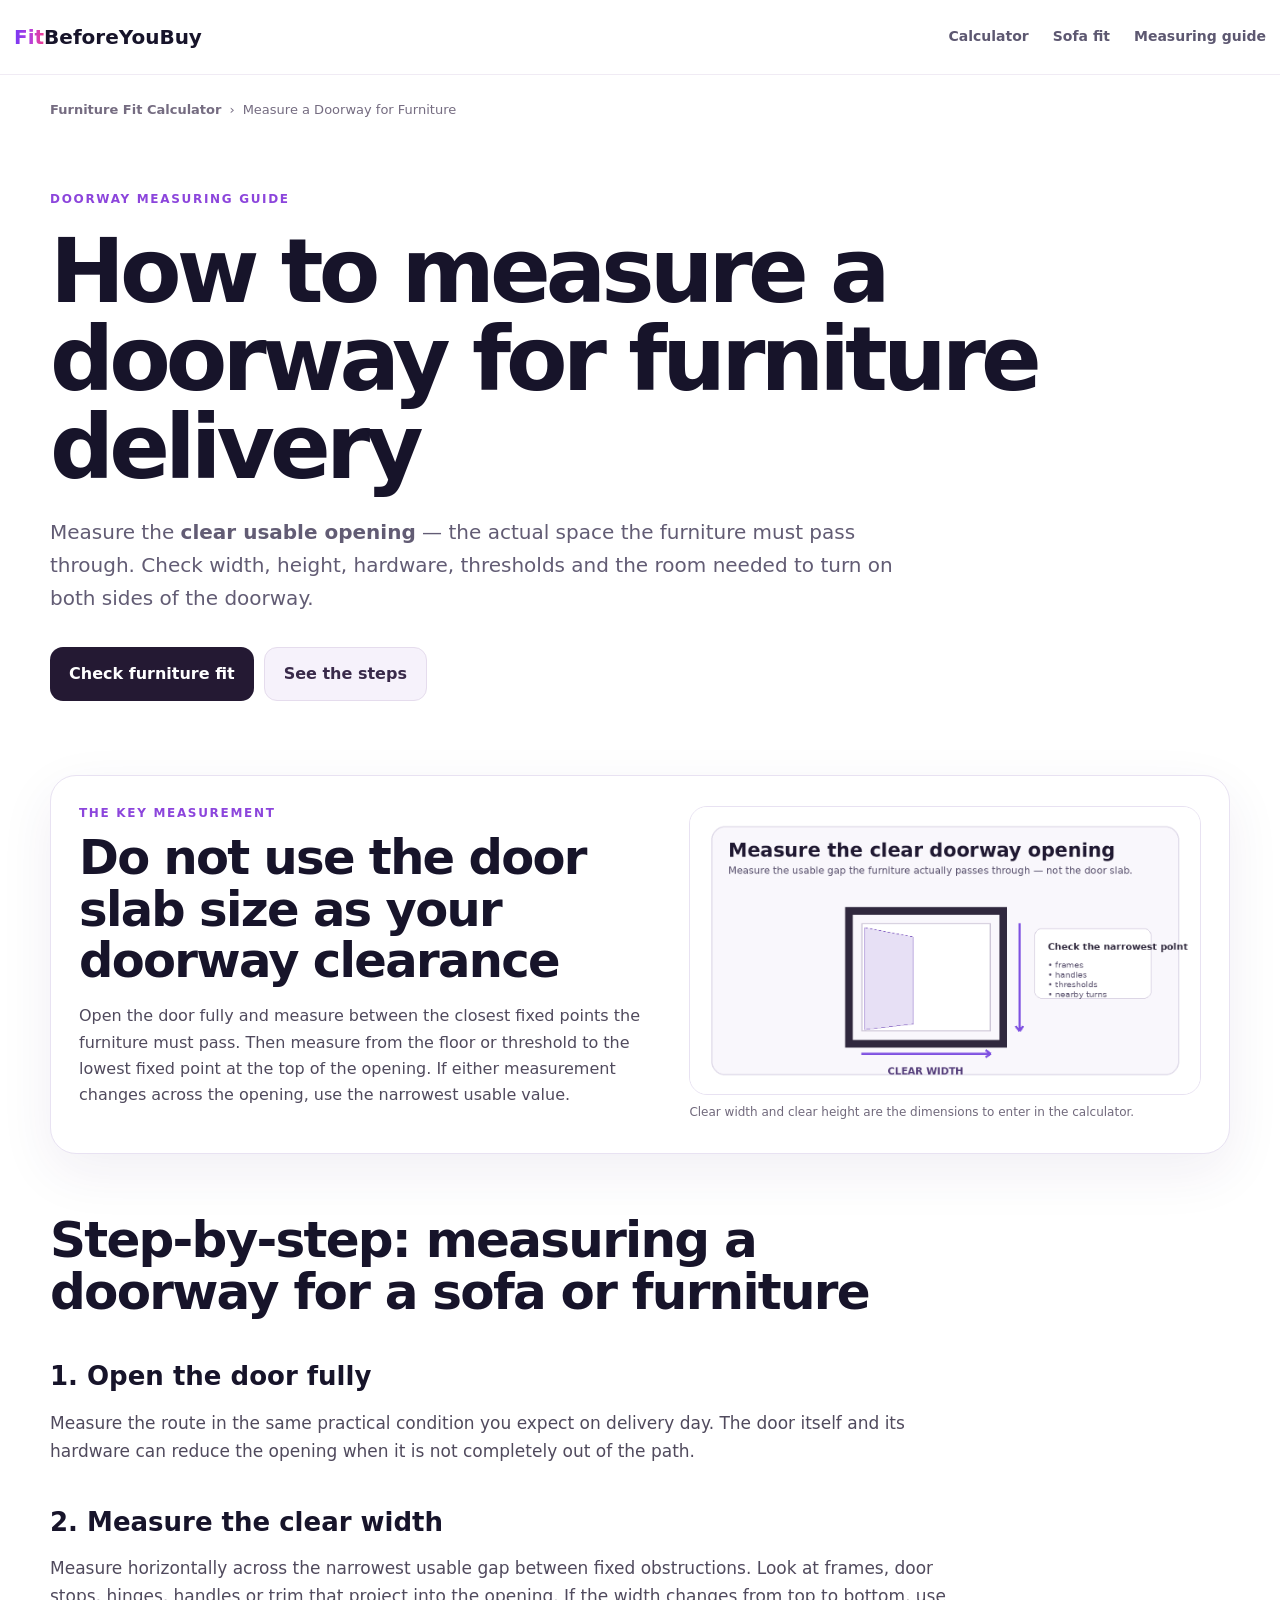
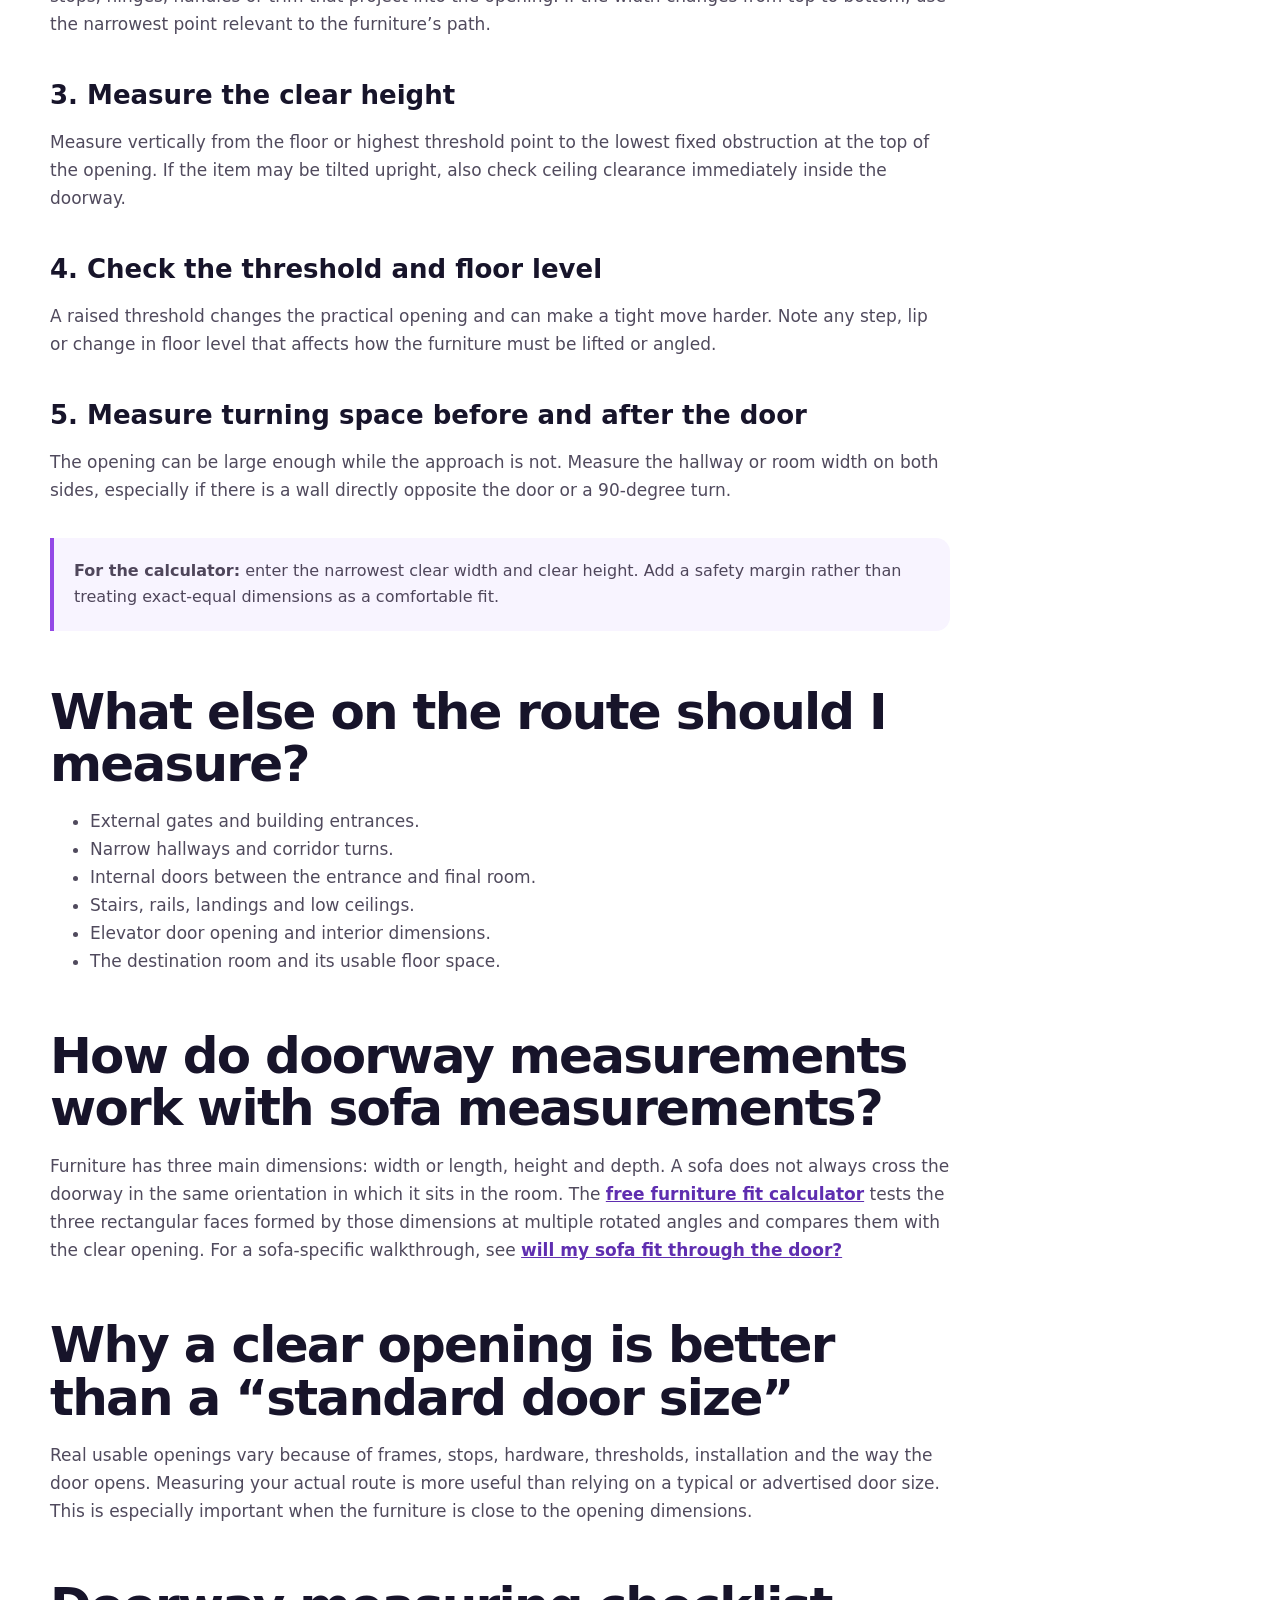
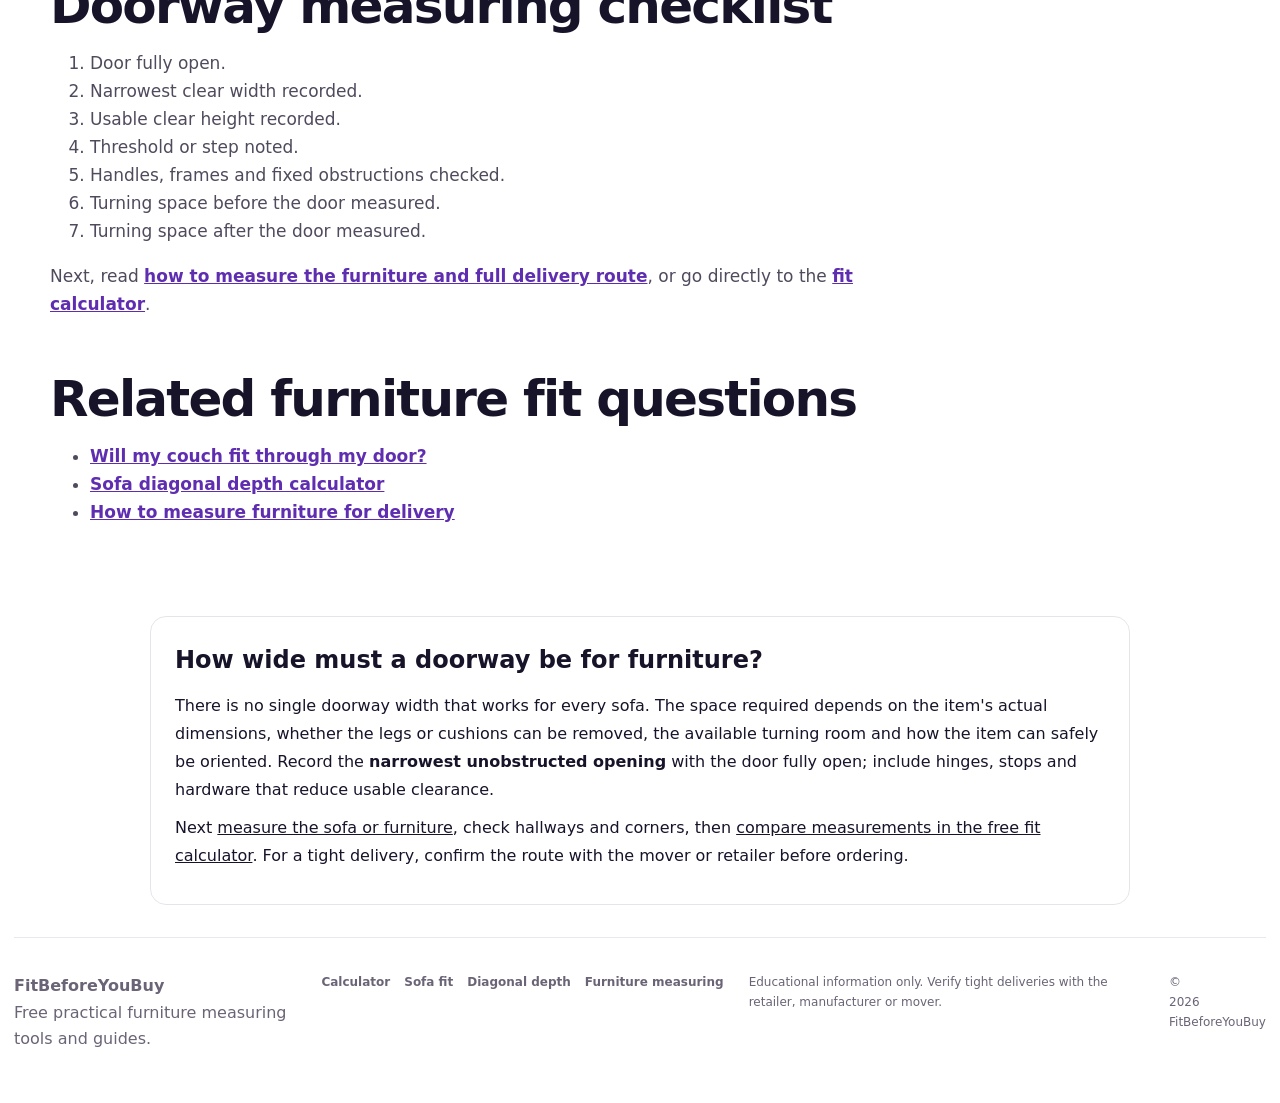
==== commit 67097f29: "Add files via upload" ====
--- a/measure-doorway-for-furniture/index.html
+++ b/measure-doorway-for-furniture/index.html
@@ -20,7 +20,7 @@
       "name": "How to Measure a Doorway for Furniture | Step-by-Step",
       "description": "A step-by-step guide to measuring a doorway's clear opening for furniture delivery.",
       "primaryImageOfPage": "https://kavindanipun.github.io/furniture-fit/images/measure-clear-doorway-opening.png",
-      "dateModified": "2026-10-14",
+      "dateModified": "2026-10-27",
       "inLanguage": "en"
     },
     {
@@ -86,6 +86,11 @@
 </ol>
 <p>Next, read <a href="../measure-furniture-for-delivery/">how to measure the furniture and full delivery route</a>, or go directly to the <a href="../#calculator">fit calculator</a>.</p>
 <section class="seo-queries"><h2>Related furniture fit questions</h2><ul><li><a href="../sofa-fit-through-door/">Will my couch fit through my door?</a></li><li><a href="../sofa-diagonal-depth-calculator/">Sofa diagonal depth calculator</a></li><li><a href="../measure-furniture-for-delivery/">How to measure furniture for delivery</a></li></ul></section></article>
+<section class="seo-help" aria-labelledby="doorway-fast-answer">
+<h2 id="doorway-fast-answer">How wide must a doorway be for furniture?</h2>
+<p>There is no single doorway width that works for every sofa. The space required depends on the item's actual dimensions, whether the legs or cushions can be removed, the available turning room and how the item can safely be oriented. Record the <strong>narrowest unobstructed opening</strong> with the door fully open; include hinges, stops and hardware that reduce usable clearance.</p>
+<p>Next <a href="../measure-furniture-for-delivery/">measure the sofa or furniture</a>, check hallways and corners, then <a href="../#calculator">compare measurements in the free fit calculator</a>. For a tight delivery, confirm the route with the mover or retailer before ordering.</p>
+</section>
 </main>
 <footer><div><strong>FitBeforeYouBuy</strong><span>Free practical furniture measuring tools and guides.</span></div><div class="footer-links"><a href="../">Calculator</a><a href="../sofa-fit-through-door/">Sofa fit</a><a href="../sofa-diagonal-depth-calculator/">Diagonal depth</a><a href="../measure-furniture-for-delivery/">Furniture measuring</a></div><p>Educational information only. Verify tight deliveries with the retailer, manufacturer or mover.</p><small>© <span id="year">2026</span> FitBeforeYouBuy</small></footer>
 <script defer="" src="../app.js"></script>
--- a/style.css
+++ b/style.css
@@ -34,3 +34,9 @@
 .mini-calc{max-width:900px;margin:20px 0 60px;padding:30px;border:1px solid #e8e2f2;border-radius:26px;background:#fff;box-shadow:0 18px 55px rgba(62,32,104,.07)}
 .mini-calc h2{font-size:clamp(30px,4vw,48px);line-height:1.08;letter-spacing:-.035em;margin:8px 0 10px}.mini-calc>p{color:#625b70}.diag-form{display:grid;grid-template-columns:1fr 1fr;gap:14px;align-items:end}.diag-form .primary{grid-column:1/-1}.diag-unit{border:1px solid #ded6eb;background:#faf8fd;border-radius:12px;padding:10px 14px;font-weight:750;cursor:pointer;color:#342c40}.diag-unit.active{background:#201932;color:#fff;border-color:#201932}.diag-unit:focus{outline:3px solid #bfa1ea;outline-offset:2px}
 @media(max-width:720px){.mini-calc{padding:18px}.diag-form{grid-template-columns:1fr}}
+
+/* Compact informational answers for searchers; maintain existing page design. */
+.seo-help{max-width:980px;margin:32px auto;padding:24px;border:1px solid rgba(125,140,160,.22);border-radius:16px}
+.seo-help h2{margin:0 0 12px}
+.seo-help p{line-height:1.75;margin:10px 0}
+@media(max-width:640px){.seo-help{margin:22px 14px;padding:18px}}
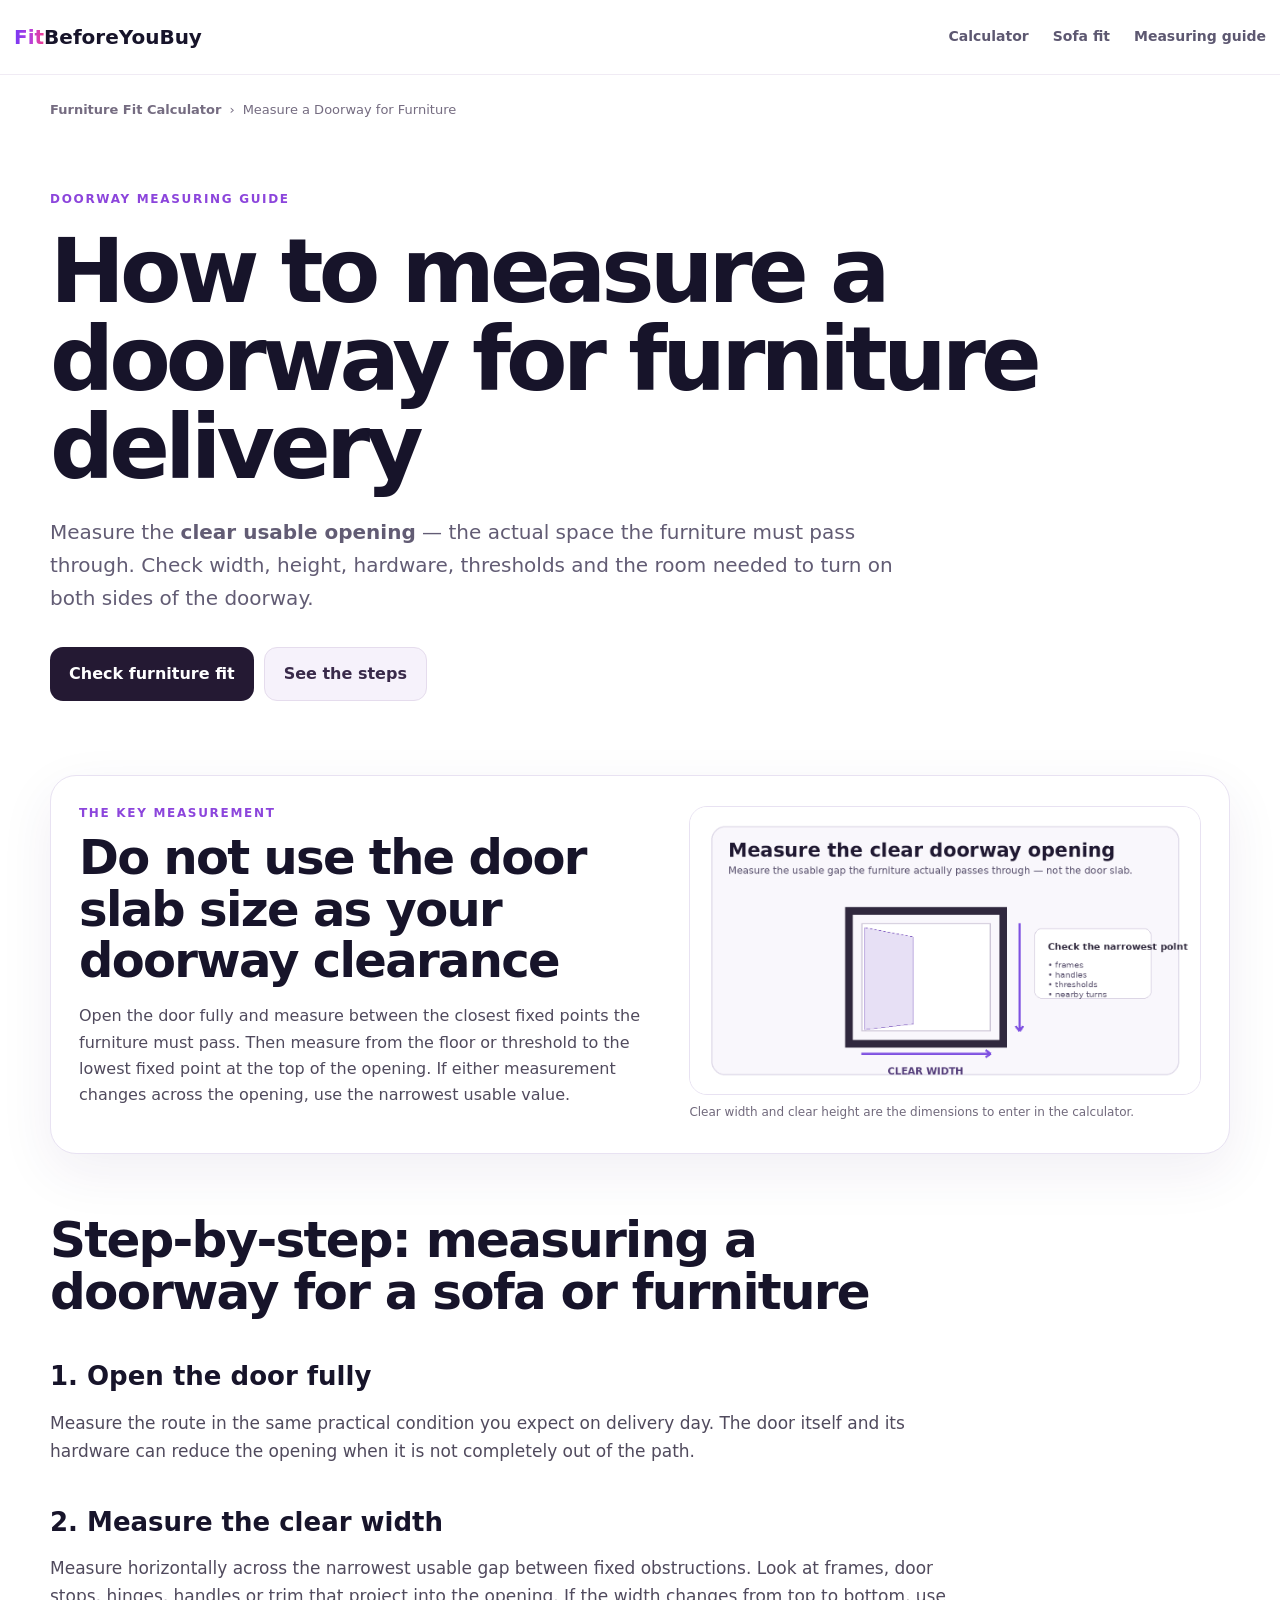
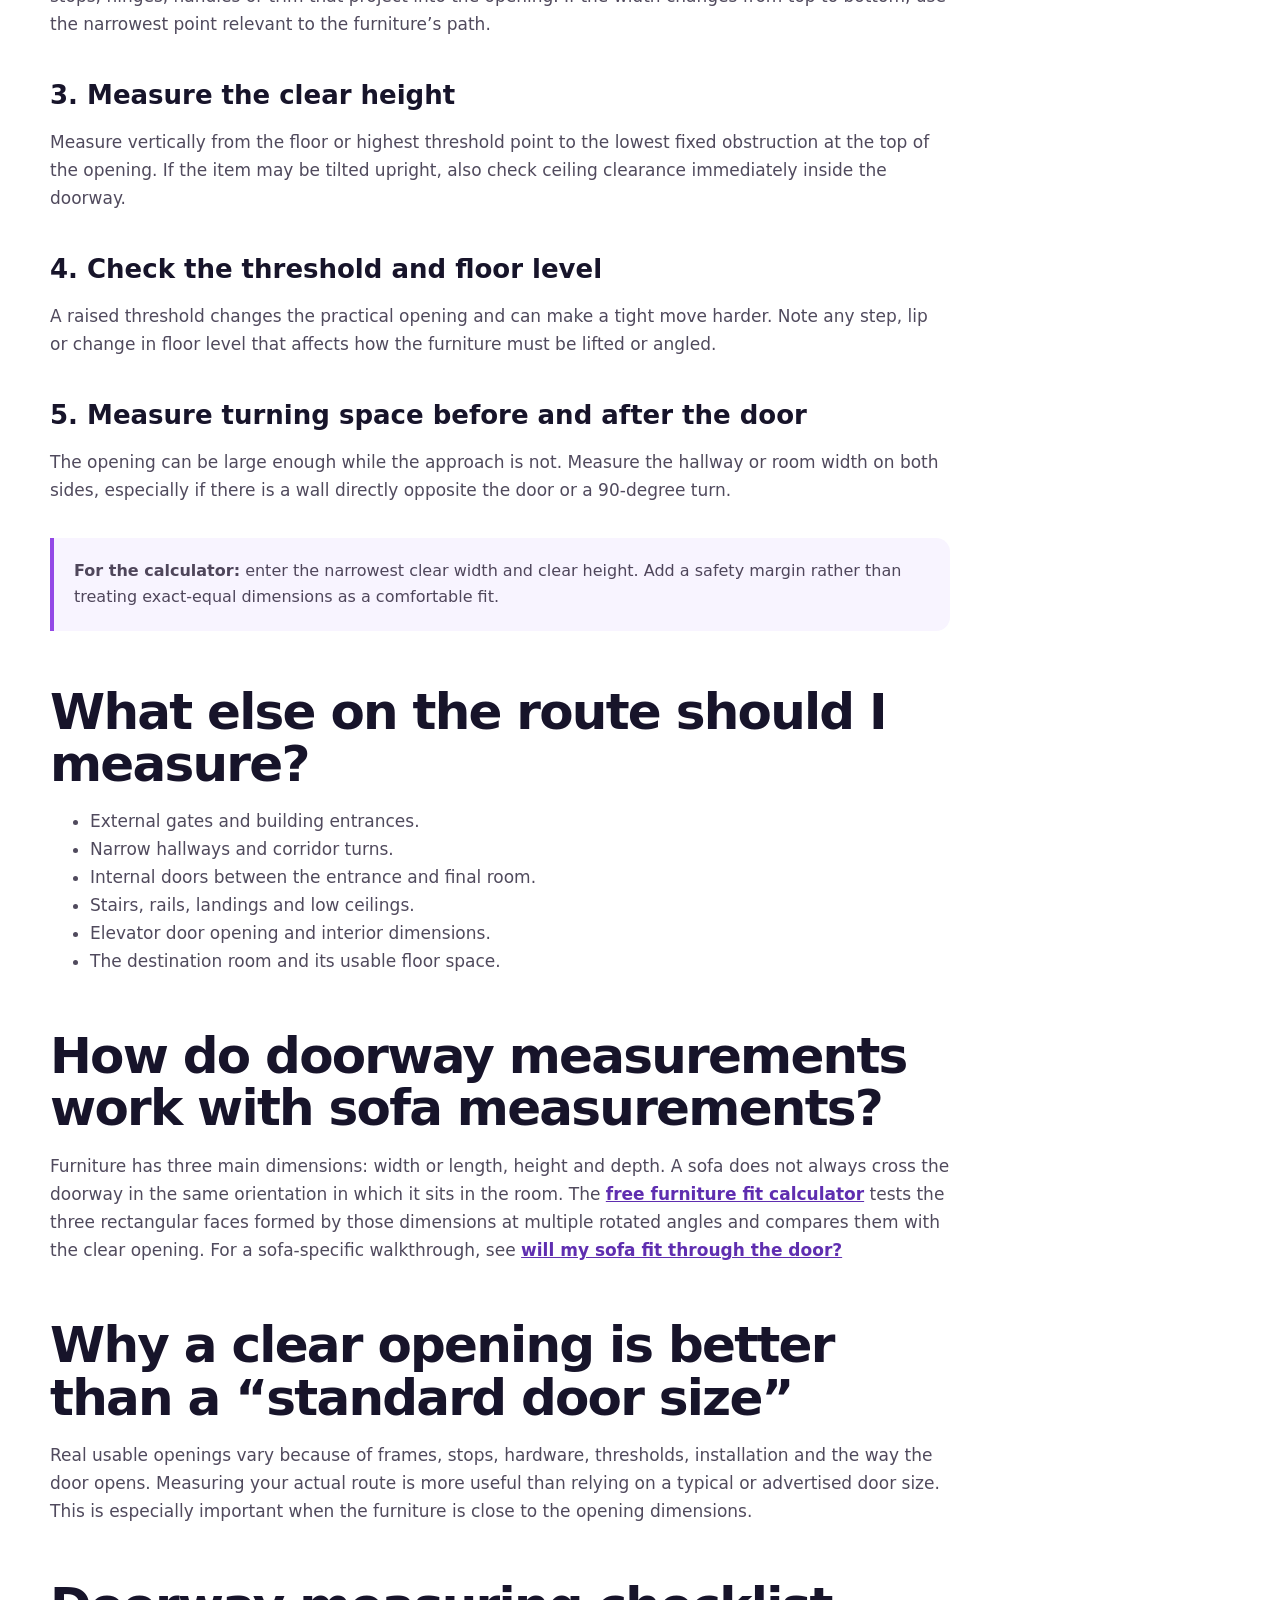
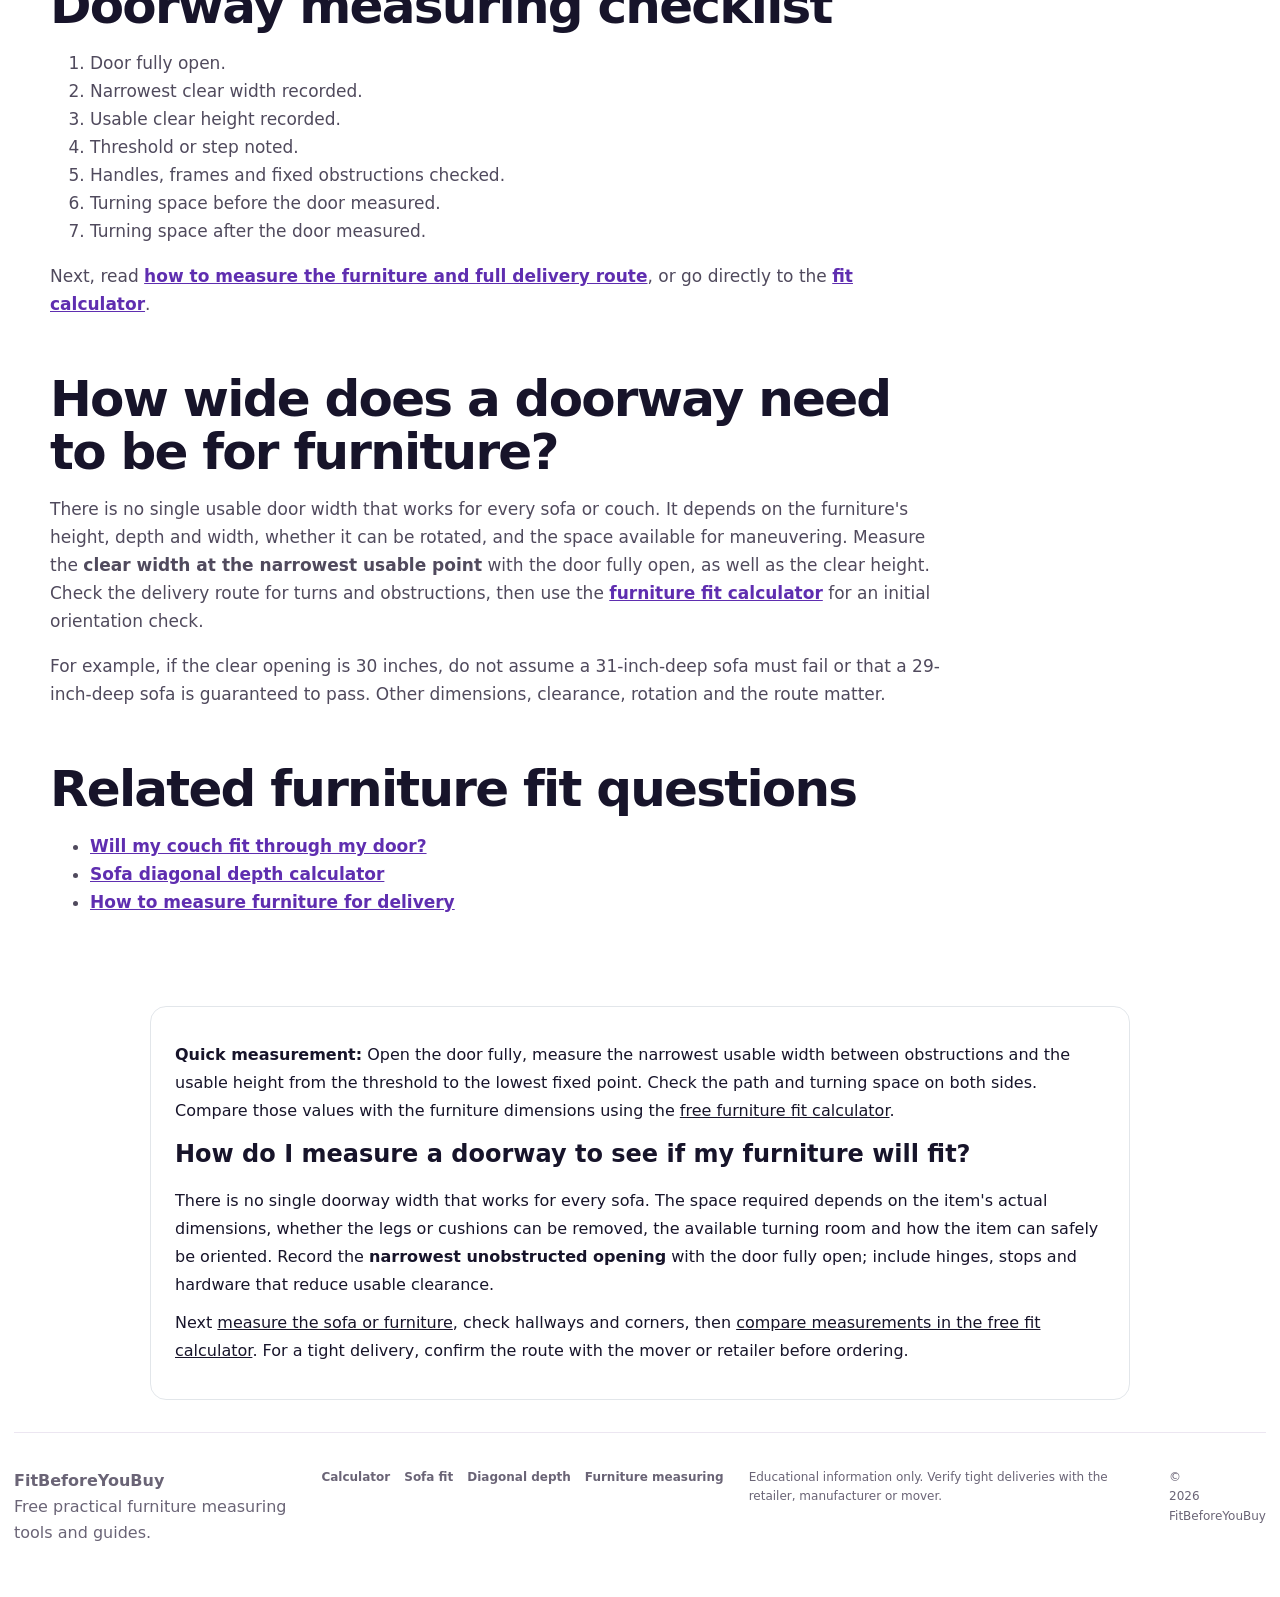
==== commit 0a951a28: "Add files via upload" ====
--- a/measure-doorway-for-furniture/index.html
+++ b/measure-doorway-for-furniture/index.html
@@ -20,7 +20,7 @@
       "name": "How to Measure a Doorway for Furniture | Step-by-Step",
       "description": "A step-by-step guide to measuring a doorway's clear opening for furniture delivery.",
       "primaryImageOfPage": "https://kavindanipun.github.io/furniture-fit/images/measure-clear-doorway-opening.png",
-      "dateModified": "2026-10-27",
+      "dateModified": "2026-11-21",
       "inLanguage": "en"
     },
     {
@@ -85,9 +85,13 @@
 <li>Turning space after the door measured.</li>
 </ol>
 <p>Next, read <a href="../measure-furniture-for-delivery/">how to measure the furniture and full delivery route</a>, or go directly to the <a href="../#calculator">fit calculator</a>.</p>
+<h2>How wide does a doorway need to be for furniture?</h2>
+<p>There is no single usable door width that works for every sofa or couch. It depends on the furniture's height, depth and width, whether it can be rotated, and the space available for maneuvering. Measure the <strong>clear width at the narrowest usable point</strong> with the door fully open, as well as the clear height. Check the delivery route for turns and obstructions, then use the <a href="../#calculator">furniture fit calculator</a> for an initial orientation check.</p>
+<p>For example, if the clear opening is 30 inches, do not assume a 31-inch-deep sofa must fail or that a 29-inch-deep sofa is guaranteed to pass. Other dimensions, clearance, rotation and the route matter.</p>
 <section class="seo-queries"><h2>Related furniture fit questions</h2><ul><li><a href="../sofa-fit-through-door/">Will my couch fit through my door?</a></li><li><a href="../sofa-diagonal-depth-calculator/">Sofa diagonal depth calculator</a></li><li><a href="../measure-furniture-for-delivery/">How to measure furniture for delivery</a></li></ul></section></article>
 <section class="seo-help" aria-labelledby="doorway-fast-answer">
-<h2 id="doorway-fast-answer">How wide must a doorway be for furniture?</h2>
+<p><strong>Quick measurement:</strong> Open the door fully, measure the narrowest usable width between obstructions and the usable height from the threshold to the lowest fixed point. Check the path and turning space on both sides. Compare those values with the furniture dimensions using the <a href="../#calculator">free furniture fit calculator</a>.</p>
+<h2 id="doorway-fast-answer">How do I measure a doorway to see if my furniture will fit?</h2>
 <p>There is no single doorway width that works for every sofa. The space required depends on the item's actual dimensions, whether the legs or cushions can be removed, the available turning room and how the item can safely be oriented. Record the <strong>narrowest unobstructed opening</strong> with the door fully open; include hinges, stops and hardware that reduce usable clearance.</p>
 <p>Next <a href="../measure-furniture-for-delivery/">measure the sofa or furniture</a>, check hallways and corners, then <a href="../#calculator">compare measurements in the free fit calculator</a>. For a tight delivery, confirm the route with the mover or retailer before ordering.</p>
 </section>
